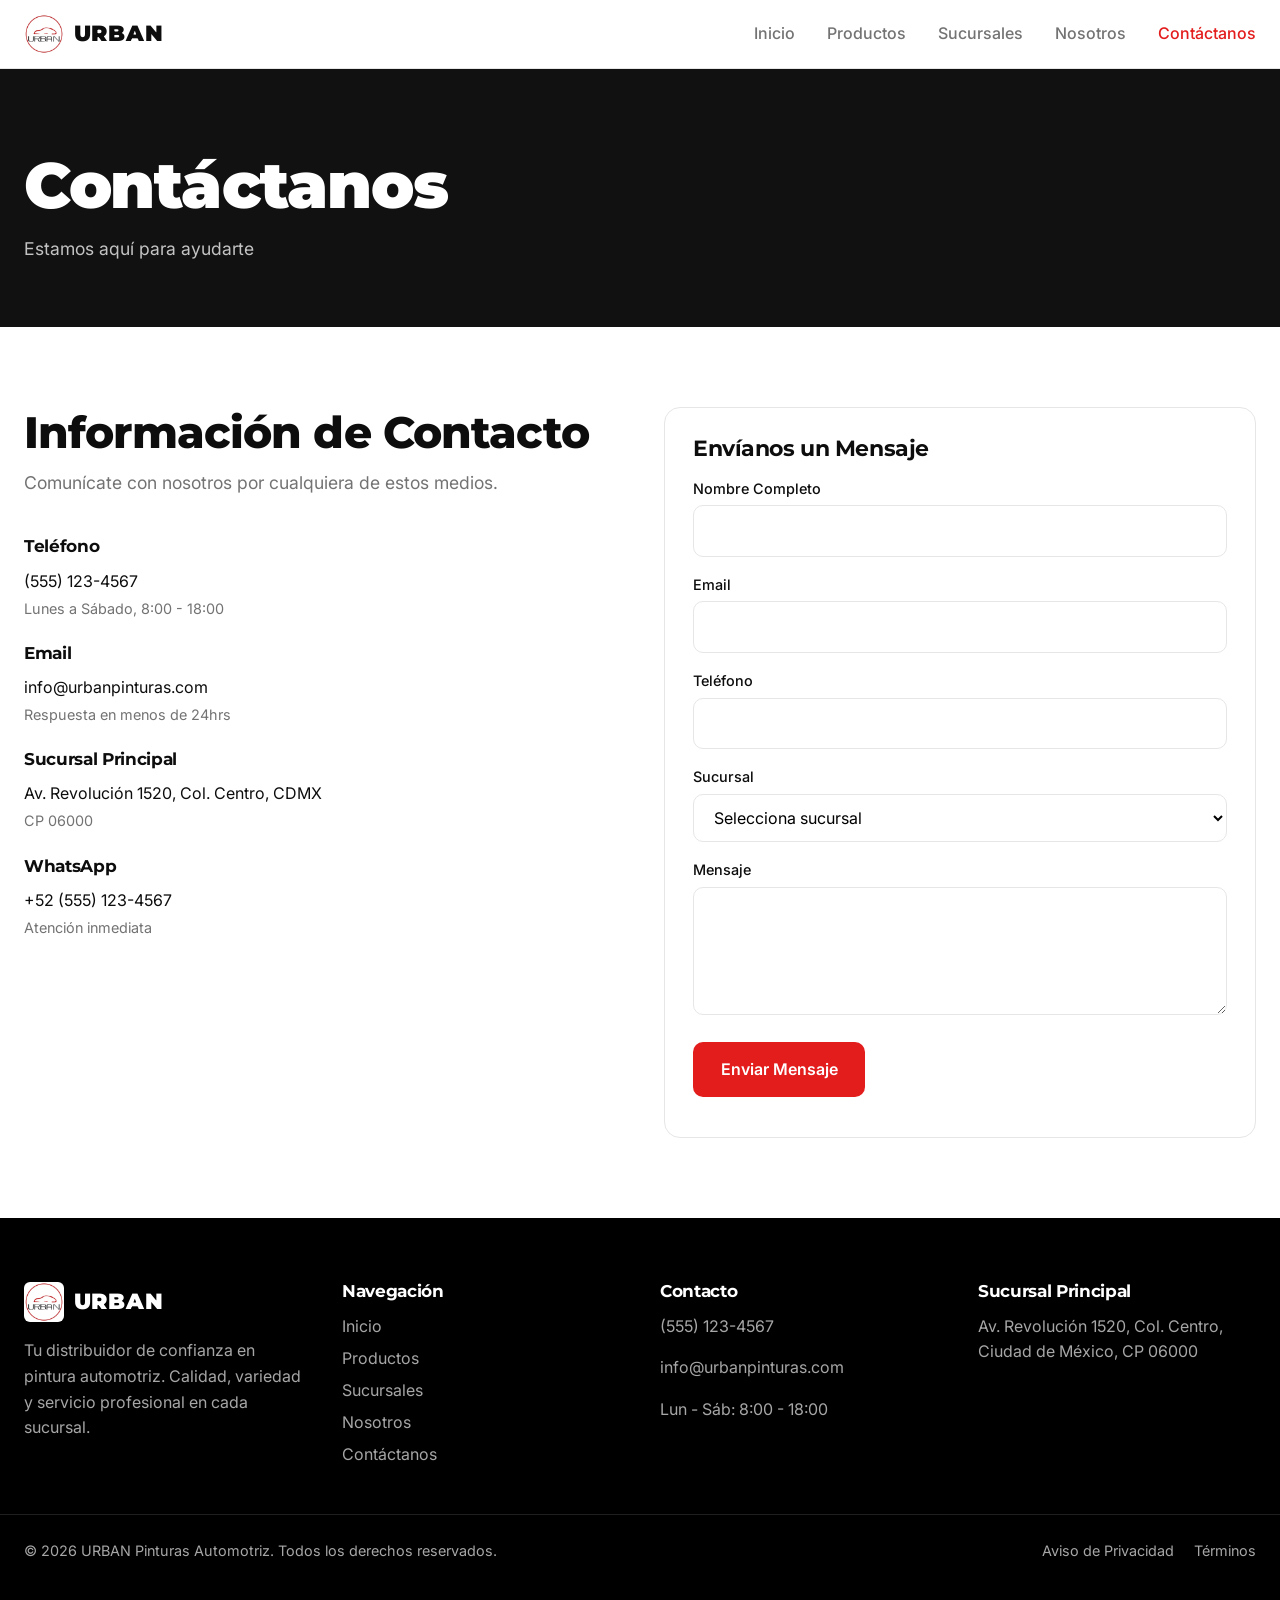
==== contacto.html @ b15ecab5 "v1" ====
<!DOCTYPE html>
<html lang="es">

<head>
    <meta charset="UTF-8">
    <meta name="viewport" content="width=device-width, initial-scale=1">
    <title>Contacto | URBAN</title>
    <meta name="description" content="Distribuidor líder de pinturas automotrices premium, ofreciendo soluciones de acabado de alto rendimiento, igualación de color de precisión y asesoría técnica especializada para talleres y profesionales del sector.">
    <link rel="preconnect" href="https://fonts.googleapis.com">
    <link rel="preconnect" href="https://fonts.gstatic.com" crossorigin>
    <link href="https://fonts.googleapis.com/css2?family=Montserrat:wght@600;700;800;900&family=Inter:wght@300;400;500;600&display=swap" rel="stylesheet">
    <link rel="stylesheet" href="styles.css">
</head>

<body>
    <header class="site-header">
        <div class="container nav">
            <a href="index.html" class="logo"><img src="img/LogoUrban.webp" alt="Urban Logo"><span>URBAN</span></a>
            <button class="menu-btn" id="menuBtn" aria-label="Abrir menú" aria-expanded="false">&#9776;</button>
            <ul id="menu">
                <li><a href="index.html">Inicio</a></li>
                <li><a href="productos.html">Productos</a></li>
                <li><a href="sucursales.html">Sucursales</a></li>
                <li><a href="nosotros.html">Nosotros</a></li>
                <li><a href="contacto.html" class="active">Contáctanos</a></li>
            </ul>
        </div>
    </header>

    <main>
        <section class="page-hero">
            <div class="container">
                <h1>Contáctanos</h1>
                <p class="lead light">Estamos aquí para ayudarte</p>
            </div>
        </section>
        <section class="section">
            <div class="container contact-grid">
                <div>
                    <h2>Información de Contacto</h2>
                    <p class="lead">Comunícate con nosotros por cualquiera de estos medios.</p>
                    <div class="info">
                        <h4>Teléfono</h4>
                        <p>(555) 123-4567</p>
                        <p class="muted">Lunes a Sábado, 8:00 - 18:00</p>
                    </div>
                    <div class="info">
                        <h4>Email</h4>
                        <p>info@urbanpinturas.com</p>
                        <p class="muted">Respuesta en menos de 24hrs</p>
                    </div>
                    <div class="info">
                        <h4>Sucursal Principal</h4>
                        <p>Av. Revolución 1520, Col. Centro, CDMX</p>
                        <p class="muted">CP 06000</p>
                    </div>
                    <div class="info">
                        <h4>WhatsApp</h4>
                        <p>+52 (555) 123-4567</p>
                        <p class="muted">Atención inmediata</p>
                    </div>
                </div>
                <form id="contactForm" class="card">
                    <h3>Envíanos un Mensaje</h3>
                    <label for="nombre">Nombre Completo</label><input id="nombre" name="nombre" required>
                    <label for="email">Email</label><input id="email" name="email" type="email" required>
                    <label for="telefono">Teléfono</label><input id="telefono" name="telefono" type="tel">
                    <label for="sucursal">Sucursal</label>
                    <select id="sucursal" name="sucursal">
                        <option value="">Selecciona sucursal</option>
                        <option>URBAN Centro</option>
                        <option>URBAN Norte</option>
                        <option>URBAN Sur</option>
                        <option>URBAN Oriente</option>
                        <option>URBAN Poniente</option>
                    </select>
                    <label for="mensaje">Mensaje</label><textarea id="mensaje" name="mensaje" required></textarea>
                    <button class="btn btn-primary" type="submit">Enviar Mensaje</button>
                    <p class="msg" id="msg" role="status"></p>
                </form>
            </div>
        </section>
    </main>

    <footer class="site-footer">
        <div class="container footer-grid">
            <div>
                <a href="index.html" class="logo"><img src="img/LogoUrban.webp" alt="Urban"><span>URBAN</span></a>
                <p>Tu distribuidor de confianza en pintura automotriz. Calidad, variedad y servicio profesional en cada sucursal.</p>
            </div>
            <div>
                <h4>Navegación</h4>
                <ul>
                    <li><a href="index.html">Inicio</a></li>
                    <li><a href="productos.html">Productos</a></li>
                    <li><a href="sucursales.html">Sucursales</a></li>
                    <li><a href="nosotros.html">Nosotros</a></li>
                    <li><a href="contacto.html">Contáctanos</a></li>
                </ul>
            </div>
            <div>
                <h4>Contacto</h4>
                <p>(555) 123-4567</p>
                <p>info@urbanpinturas.com</p>
                <p>Lun - Sáb: 8:00 - 18:00</p>
            </div>
            <div>
                <h4>Sucursal Principal</h4>
                <p>Av. Revolución 1520, Col. Centro, Ciudad de México, CP 06000</p>
            </div>
        </div>
        <div class="container footer-bottom">
            <p>© 2026 URBAN Pinturas Automotriz. Todos los derechos reservados.</p>
            <p><a href="#">Aviso de Privacidad</a> <a href="#">Términos</a></p>
        </div>
    </footer>
    <script src="script.js"></script>
</body>

</html>
---- styles.css ----
*,*::before,*::after{box-sizing:border-box}
:root{
  --primary:hsl(0 78% 50%);--primary-dark:hsl(0 78% 42%);
  --fg:hsl(0 0% 5%);--muted:hsl(0 0% 96%);--muted-fg:hsl(0 0% 45%);--border:hsl(0 0% 90%);
  --radius:.625rem;
  --font-heading:"Montserrat",sans-serif;--font-body:"Inter",sans-serif;
}
body{margin:0;font-family:var(--font-body);color:var(--fg);line-height:1.6;background:#fff}
h1,h2,h3,h4{font-family:var(--font-heading);margin:0 0 .75rem;line-height:1.15;letter-spacing:-.02em}
h1{font-size:clamp(2.25rem,6vw,4rem);font-weight:900}
h2{font-size:clamp(1.75rem,4vw,2.75rem);font-weight:800}
h3{font-size:1.35rem;font-weight:700}
h4{font-size:1.05rem;font-weight:700}
p{margin:0 0 1rem}
a{color:inherit;text-decoration:none}
img{max-width:100%;display:block}
ul{list-style:none;margin:0;padding:0}
:focus-visible{outline:3px solid var(--primary);outline-offset:3px}
.container{max-width:80rem;margin:0 auto;padding:0 1.5rem}
.section{padding:5rem 0}
.alt{background:var(--muted)}
.center{text-align:center}
.center .lead{margin-left:auto;margin-right:auto}
.kicker{color:var(--primary);font-weight:600;font-size:.9rem;margin-bottom:.5rem}
.kicker.light{color:#ff6b6b}
.lead{color:var(--muted-fg);font-size:1.1rem;max-width:40rem;margin-bottom:2.5rem}
.lead.light{color:rgba(255,255,255,.75)}
.sub{margin-top:3rem}
.muted{color:var(--muted-fg);font-size:.9rem}

/* Botones */
.btn{display:inline-block;padding:.8rem 1.6rem;border-radius:var(--radius);font:inherit;font-weight:600;border:2px solid transparent;cursor:pointer;text-align:center;transition:background .2s}
.btn-primary{background:var(--primary);color:#fff}
.btn-primary:hover{background:var(--primary-dark)}
.btn-outline{border-color:rgba(255,255,255,.35);color:#fff}
.btn-outline:hover{background:rgba(255,255,255,.12)}
.btn-block{display:block;width:100%}

/* Header */
.site-header{position:sticky;top:0;z-index:50;background:rgba(255,255,255,.95);backdrop-filter:blur(12px);border-bottom:1px solid var(--border)}
.nav{display:flex;align-items:center;justify-content:space-between;height:4.25rem}
.logo{display:flex;align-items:center;gap:.6rem;font-family:var(--font-heading);font-weight:900;font-size:1.4rem;letter-spacing:.04em}
.logo img{height:2.5rem;width:auto;border-radius:.375rem}
.nav ul{display:flex;gap:2rem}
.nav ul a{font-weight:500;color:var(--muted-fg);transition:color .2s}
.nav ul a:hover,.nav ul a.active{color:var(--primary)}
.menu-btn{display:none;background:none;border:0;font-size:1.75rem;cursor:pointer}

/* Hero */
.hero{background:linear-gradient(to bottom right,#000,#111827,#000);color:#fff;padding:7rem 0 5rem}
.hero h1{max-width:46rem;margin-bottom:1.25rem}
.actions{display:flex;gap:1rem;flex-wrap:wrap;margin-bottom:3.5rem}
.stats{display:flex;gap:3rem;flex-wrap:wrap}
.stats strong{display:block;font-family:var(--font-heading);font-size:2.25rem;font-weight:800;color:var(--primary)}
.stats span{color:rgba(255,255,255,.7);font-size:.9rem}
.page-hero{background:#111;background-size:cover;background-position:center;color:#fff;padding:5rem 0 4rem}
.page-hero .lead{margin-bottom:0}

/* Grids y tarjetas */
.grid{display:grid;gap:1.5rem}
.grid-2{grid-template-columns:repeat(auto-fit,minmax(18rem,1fr))}
.grid-3{grid-template-columns:repeat(auto-fit,minmax(17rem,1fr))}
.grid-4{grid-template-columns:repeat(auto-fit,minmax(13rem,1fr))}
.grid-8{grid-template-columns:repeat(auto-fit,minmax(9rem,1fr))}
.card{background:#fff;border:1px solid var(--border);border-radius:1rem;padding:1.75rem;transition:box-shadow .2s,border-color .2s}
.card:hover{box-shadow:0 10px 15px -3px rgba(0,0,0,.1);border-color:hsl(0 78% 50% / .3)}
.card p:last-child{margin-bottom:0}
.card p{color:var(--muted-fg)}
.branch-detail{margin-top:2rem;max-width:32rem}
.branch-detail .btn{margin-top:.5rem}
.partner{background:#fff;border:1px solid var(--border);border-radius:1rem;padding:1.25rem;display:flex;flex-direction:column;gap:.25rem}
.partner strong{font-family:var(--font-heading);font-size:1.5rem;color:var(--primary)}
.partner span{font-size:.85rem;color:var(--muted-fg)}

/* Sobre nosotros */
.about{display:grid;grid-template-columns:1fr 1fr;gap:4rem;align-items:center}
.about-img{position:relative;display:grid;grid-template-columns:1fr 1fr;gap:1rem}
.about-img img{border-radius:1rem;width:100%;height:100%;object-fit:cover;aspect-ratio:3/4}
.badge{position:absolute;left:-1rem;bottom:-1.25rem;background:var(--primary);color:#fff;border-radius:1rem;padding:1rem 1.5rem;box-shadow:0 10px 15px -3px rgba(0,0,0,.2)}
.badge strong{display:block;font-family:var(--font-heading);font-size:2rem}
.checks{margin-top:1.5rem;display:grid;gap:.6rem}
.checks li{padding-left:1.75rem;position:relative}
.checks li::before{content:"✓";position:absolute;left:0;color:var(--primary);font-weight:700}

/* Productos */
.chips{display:flex;flex-wrap:wrap;gap:.6rem;margin-bottom:2rem}
.chip{padding:.5rem 1.1rem;border-radius:999px;border:1px solid var(--border);background:#fff;font:inherit;font-weight:500;cursor:pointer}
.chip:hover{border-color:var(--primary)}
.chip.active{background:var(--primary);border-color:var(--primary);color:#fff}
.product[hidden]{display:none}
.meta{font-size:.85rem;margin-bottom:.75rem}
.tag{display:inline-block;background:var(--muted);border-radius:999px;padding:.15rem .7rem;margin-right:.4rem;font-size:.8rem;font-weight:500}
.tag.hot{background:hsl(0 78% 50% / .12);color:var(--primary)}
.brand{font-weight:600;color:var(--fg)!important;margin-bottom:.5rem}
.price-row{display:flex;justify-content:space-between;align-items:center;margin:1rem 0}
.price-row strong{font-family:var(--font-heading);font-size:1.5rem}
.rating{color:#eab308;font-weight:600}

/* Blog */
.post{padding:0;overflow:hidden}
.post img{width:100%;aspect-ratio:16/10;object-fit:cover}
.post-body{padding:1.5rem}
.more{color:var(--primary);font-weight:600}

/* Contacto */
.contact-grid{display:grid;grid-template-columns:1fr 1fr;gap:3rem;align-items:start}
.info{margin-bottom:1.5rem}
.info p{margin-bottom:.15rem}
form label{display:block;font-size:.9rem;font-weight:500;margin:1rem 0 .35rem}
input,select,textarea{width:100%;padding:.75rem 1rem;border:1px solid var(--border);border-radius:var(--radius);font:inherit;background:#fff}
textarea{min-height:8rem;resize:vertical}
form .btn{margin-top:1.25rem}
.msg{color:#15803d!important;font-weight:500;margin-top:.75rem}

/* Footer */
.site-footer{background:#000;color:rgba(255,255,255,.65);padding:4rem 0 2rem}
.site-footer h4{color:#fff}
.site-footer .logo{color:#fff;margin-bottom:1rem}
.site-footer li{margin-bottom:.4rem}
.site-footer a:hover{color:#fff}
.footer-grid{display:grid;grid-template-columns:repeat(auto-fit,minmax(14rem,1fr));gap:2.5rem;padding-bottom:2.5rem}
.footer-bottom{display:flex;justify-content:space-between;flex-wrap:wrap;gap:1rem;border-top:1px solid rgba(255,255,255,.12);padding-top:1.5rem;font-size:.9rem}
.footer-bottom a{margin-left:1rem}

/* Responsive */
@media(max-width:768px){
  .menu-btn{display:block}
  .nav ul{display:none;position:absolute;top:4.25rem;left:0;right:0;flex-direction:column;gap:0;background:#fff;border-bottom:1px solid var(--border)}
  .nav ul.open{display:flex}
  .nav ul a{display:block;padding:1rem 1.5rem}
  .about,.contact-grid{grid-template-columns:1fr}
  .section{padding:3.5rem 0}
  .hero{padding:5rem 0 3.5rem}
}
@media(prefers-reduced-motion:reduce){*{transition:none!important}}
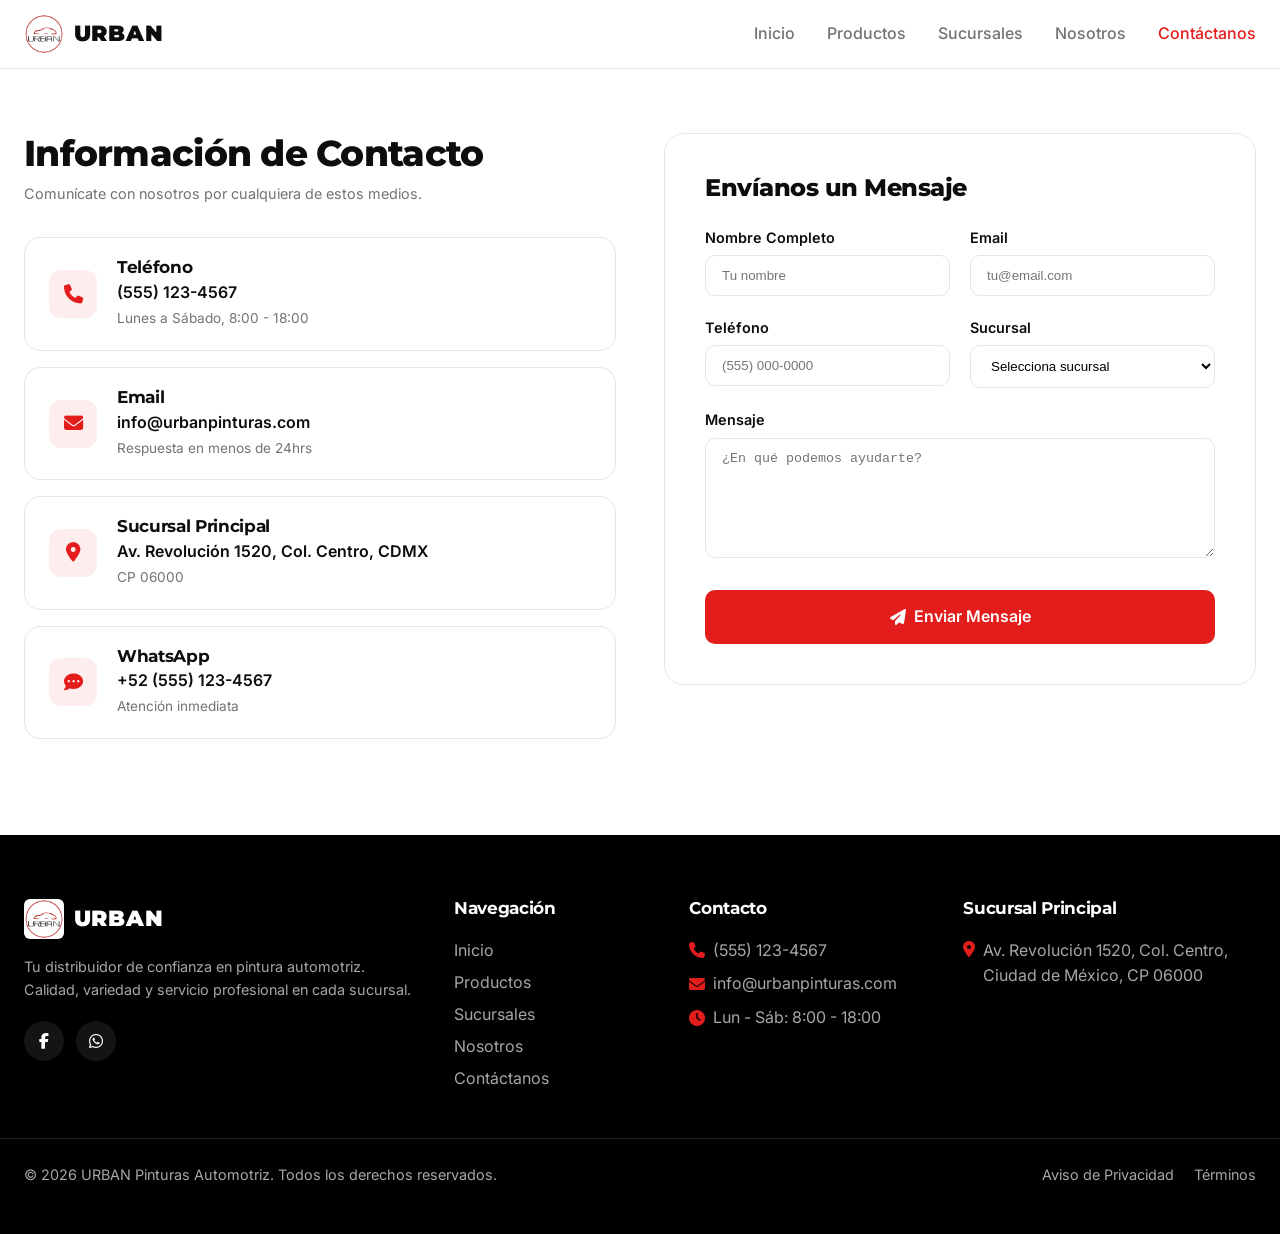
==== commit 39d58ab6: "v2" ====
--- a/contacto.html
+++ b/contacto.html
@@ -4,15 +4,18 @@
 <head>
     <meta charset="UTF-8">
     <meta name="viewport" content="width=device-width, initial-scale=1">
-    <title>Contacto | URBAN</title>
-    <meta name="description" content="Distribuidor líder de pinturas automotrices premium, ofreciendo soluciones de acabado de alto rendimiento, igualación de color de precisión y asesoría técnica especializada para talleres y profesionales del sector.">
+    <title>Contáctanos | URBAN</title>
+    <meta name="description" content="Ponte en contacto con URBAN. Atención personalizada, asesoría técnica y cotizaciones rápidas para pintura automotriz.">
     <link rel="preconnect" href="https://fonts.googleapis.com">
     <link rel="preconnect" href="https://fonts.gstatic.com" crossorigin>
     <link href="https://fonts.googleapis.com/css2?family=Montserrat:wght@600;700;800;900&family=Inter:wght@300;400;500;600&display=swap" rel="stylesheet">
+    <link rel="stylesheet" href="https://cdnjs.cloudflare.com/ajax/libs/font-awesome/6.4.0/css/all.min.css">
+    <link href="https://unpkg.com/aos@2.3.1/dist/aos.css" rel="stylesheet">
     <link rel="stylesheet" href="styles.css">
 </head>
 
 <body>
+
     <header class="site-header">
         <div class="container nav">
             <a href="index.html" class="logo"><img src="img/LogoUrban.webp" alt="Urban Logo"><span>URBAN</span></a>
@@ -28,56 +31,130 @@
     </header>
 
     <main>
-        <section class="page-hero">
+        <!-- Sección de Contacto -->
+        <section class="section" style="padding-top: 4rem;">
             <div class="container">
-                <h1>Contáctanos</h1>
-                <p class="lead light">Estamos aquí para ayudarte</p>
-            </div>
-        </section>
-        <section class="section">
-            <div class="container contact-grid">
-                <div>
-                    <h2>Información de Contacto</h2>
-                    <p class="lead">Comunícate con nosotros por cualquiera de estos medios.</p>
-                    <div class="info">
-                        <h4>Teléfono</h4>
-                        <p>(555) 123-4567</p>
-                        <p class="muted">Lunes a Sábado, 8:00 - 18:00</p>
+                <div class="contact-grid">
+
+                    <div data-aos="fade-right" data-aos-duration="1000">
+                        <h2 style="font-size: 2.25rem; font-weight: 800; margin-bottom: 0.5rem;">Información de Contacto
+                        </h2>
+                        <p class="muted" style="margin-bottom: 2rem;">Comunícate con nosotros por cualquiera de estos
+                            medios.</p>
+
+                        <div class="contact-info-card">
+                            <div class="contact-icon-box">
+                                <i class="fa-solid fa-phone"></i>
+                            </div>
+                            <div>
+                                <h4 style="margin: 0 0 0.15rem 0; font-size: 1.05rem;">Teléfono</h4>
+                                <p style="margin: 0 0 0.15rem 0; font-weight: 600; color: var(--fg);">(555) 123-4567</p>
+                                <p class="muted" style="margin: 0; font-size: 0.85rem;">Lunes a Sábado, 8:00 - 18:00</p>
+                            </div>
+                        </div>
+
+                        <div class="contact-info-card">
+                            <div class="contact-icon-box">
+                                <i class="fa-solid fa-envelope"></i>
+                            </div>
+                            <div>
+                                <h4 style="margin: 0 0 0.15rem 0; font-size: 1.05rem;">Email</h4>
+                                <p style="margin: 0 0 0.15rem 0; font-weight: 600; color: var(--fg);">
+                                    info@urbanpinturas.com</p>
+                                <p class="muted" style="margin: 0; font-size: 0.85rem;">Respuesta en menos de 24hrs</p>
+                            </div>
+                        </div>
+
+                        <div class="contact-info-card">
+                            <div class="contact-icon-box">
+                                <i class="fa-solid fa-location-dot"></i>
+                            </div>
+                            <div>
+                                <h4 style="margin: 0 0 0.15rem 0; font-size: 1.05rem;">Sucursal Principal</h4>
+                                <p style="margin: 0 0 0.15rem 0; font-weight: 600; color: var(--fg);">Av. Revolución
+                                    1520, Col. Centro, CDMX</p>
+                                <p class="muted" style="margin: 0; font-size: 0.85rem;">CP 06000</p>
+                            </div>
+                        </div>
+
+                        <div class="contact-info-card">
+                            <div class="contact-icon-box">
+                                <i class="fa-solid fa-comment-dots"></i>
+                            </div>
+                            <div>
+                                <h4 style="margin: 0 0 0.15rem 0; font-size: 1.05rem;">WhatsApp</h4>
+                                <p style="margin: 0 0 0.15rem 0; font-weight: 600; color: var(--fg);">+52 (555) 123-4567
+                                </p>
+                                <p class="muted" style="margin: 0; font-size: 0.85rem;">Atención inmediata</p>
+                            </div>
+                        </div>
                     </div>
-                    <div class="info">
-                        <h4>Email</h4>
-                        <p>info@urbanpinturas.com</p>
-                        <p class="muted">Respuesta en menos de 24hrs</p>
+
+                    <div class="card" data-aos="fade-left" data-aos-duration="1000"
+                        style="padding: 2.5rem; border-radius: 1.25rem;">
+                        <h3 style="font-size: 1.5rem; font-weight: 800; margin-bottom: 1.5rem;">Envíanos un Mensaje</h3>
+
+                        <form id="contactForm">
+                            <div
+                                style="display: grid; grid-template-columns: 1fr 1fr; gap: 1.25rem; margin-bottom: 1.25rem;">
+                                <div>
+                                    <label for="nombre"
+                                        style="display: block; font-size: 0.9rem; font-weight: 600; margin-bottom: 0.4rem;">Nombre
+                                        Completo</label>
+                                    <input type="text" id="nombre" name="nombre" placeholder="Tu nombre" required
+                                        style="width: 100%; padding: 0.75rem 1rem; border: 1px solid var(--border); border-radius: var(--radius);">
+                                </div>
+                                <div>
+                                    <label for="email"
+                                        style="display: block; font-size: 0.9rem; font-weight: 600; margin-bottom: 0.4rem;">Email</label>
+                                    <input type="email" id="email" name="email" placeholder="tu@email.com" required
+                                        style="width: 100%; padding: 0.75rem 1rem; border: 1px solid var(--border); border-radius: var(--radius);">
+                                </div>
+                            </div>
+
+                            <div
+                                style="display: grid; grid-template-columns: 1fr 1fr; gap: 1.25rem; margin-bottom: 1.25rem;">
+                                <div>
+                                    <label for="telefono"
+                                        style="display: block; font-size: 0.9rem; font-weight: 600; margin-bottom: 0.4rem;">Teléfono</label>
+                                    <input type="tel" id="telefono" name="telefono" placeholder="(555) 000-0000"
+                                        style="width: 100%; padding: 0.75rem 1rem; border: 1px solid var(--border); border-radius: var(--radius);">
+                                </div>
+                                <div>
+                                    <label for="sucursal"
+                                        style="display: block; font-size: 0.9rem; font-weight: 600; margin-bottom: 0.4rem;">Sucursal</label>
+                                    <select id="sucursal" name="sucursal"
+                                        style="width: 100%; padding: 0.75rem 1rem; border: 1px solid var(--border); border-radius: var(--radius); background: #fff;">
+                                        <option value="">Selecciona sucursal</option>
+                                        <option value="centro">URBAN Centro</option>
+                                        <option value="norte">URBAN Norte</option>
+                                        <option value="sur">URBAN Sur</option>
+                                        <option value="oriente">URBAN Oriente</option>
+                                        <option value="poniente">URBAN Poniente</option>
+                                    </select>
+                                </div>
+                            </div>
+
+                            <div style="margin-bottom: 1.5rem;">
+                                <label for="mensaje"
+                                    style="display: block; font-size: 0.9rem; font-weight: 600; margin-bottom: 0.4rem;">Mensaje</label>
+                                <textarea id="mensaje" name="mensaje" placeholder="¿En qué podemos ayudarte?" required
+                                    style="width: 100%; padding: 0.75rem 1rem; border: 1px solid var(--border); border-radius: var(--radius); min-height: 7.5rem; resize: vertical;"></textarea>
+                            </div>
+
+                            <button type="submit" class="btn btn-primary btn-block"
+                                style="background: var(--primary); color: #fff; padding: 0.9rem; border-radius: var(--radius); font-weight: 600; width: 100%; border: none; cursor: pointer; display: flex; align-items: center; justify-content: center; gap: 0.5rem;">
+                                <i class="fa-solid fa-paper-plane"></i> Enviar Mensaje
+                            </button>
+
+                            <p class="msg" id="formResponse"
+                                style="display: none; text-align: center; margin-top: 1rem; color: #15803d; font-weight: 500;">
+                                ¡Mensaje enviado con éxito! Te contactaremos pronto.
+                            </p>
+                        </form>
                     </div>
-                    <div class="info">
-                        <h4>Sucursal Principal</h4>
-                        <p>Av. Revolución 1520, Col. Centro, CDMX</p>
-                        <p class="muted">CP 06000</p>
-                    </div>
-                    <div class="info">
-                        <h4>WhatsApp</h4>
-                        <p>+52 (555) 123-4567</p>
-                        <p class="muted">Atención inmediata</p>
-                    </div>
+
                 </div>
-                <form id="contactForm" class="card">
-                    <h3>Envíanos un Mensaje</h3>
-                    <label for="nombre">Nombre Completo</label><input id="nombre" name="nombre" required>
-                    <label for="email">Email</label><input id="email" name="email" type="email" required>
-                    <label for="telefono">Teléfono</label><input id="telefono" name="telefono" type="tel">
-                    <label for="sucursal">Sucursal</label>
-                    <select id="sucursal" name="sucursal">
-                        <option value="">Selecciona sucursal</option>
-                        <option>URBAN Centro</option>
-                        <option>URBAN Norte</option>
-                        <option>URBAN Sur</option>
-                        <option>URBAN Oriente</option>
-                        <option>URBAN Poniente</option>
-                    </select>
-                    <label for="mensaje">Mensaje</label><textarea id="mensaje" name="mensaje" required></textarea>
-                    <button class="btn btn-primary" type="submit">Enviar Mensaje</button>
-                    <p class="msg" id="msg" role="status"></p>
-                </form>
             </div>
         </section>
     </main>
@@ -85,11 +162,17 @@
     <footer class="site-footer">
         <div class="container footer-grid">
             <div>
-                <a href="index.html" class="logo"><img src="img/LogoUrban.webp" alt="Urban"><span>URBAN</span></a>
-                <p>Tu distribuidor de confianza en pintura automotriz. Calidad, variedad y servicio profesional en cada sucursal.</p>
-            </div>
-            <div>
-                <h4>Navegación</h4>
+                <a href="index.html" class="logo" style="color: #fff;"><img src="img/LogoUrban.webp"
+                        alt="Urban"><span>URBAN</span></a>
+                <p style="margin-top: 1rem; font-size: 0.9rem;">Tu distribuidor de confianza en pintura automotriz.
+                    Calidad, variedad y servicio profesional en cada sucursal.</p>
+                <div class="social-links">
+                    <a href="https://www.facebook.com/TiendasUrbanCoatings" target="_blank" aria-label="Facebook"><i class="fa-brands fa-facebook-f"></i></a>
+                    <a href="#" aria-label="WhatsApp"><i class="fa-brands fa-whatsapp"></i></a>
+                </div>
+            </div>
+            <div>
+                <h4 style="margin-bottom: 1.2rem;">Navegación</h4>
                 <ul>
                     <li><a href="index.html">Inicio</a></li>
                     <li><a href="productos.html">Productos</a></li>
@@ -99,14 +182,21 @@
                 </ul>
             </div>
             <div>
-                <h4>Contacto</h4>
-                <p>(555) 123-4567</p>
-                <p>info@urbanpinturas.com</p>
-                <p>Lun - Sáb: 8:00 - 18:00</p>
-            </div>
-            <div>
-                <h4>Sucursal Principal</h4>
-                <p>Av. Revolución 1520, Col. Centro, Ciudad de México, CP 06000</p>
+                <h4 style="margin-bottom: 1.2rem;">Contacto</h4>
+                <p style="display: flex; align-items: center; gap: 0.5rem; margin-bottom: 0.5rem;"><i
+                        class="fa-solid fa-phone text-primary" style="color: var(--primary);"></i> (555) 123-4567</p>
+                <p style="display: flex; align-items: center; gap: 0.5rem; margin-bottom: 0.5rem;"><i
+                        class="fa-solid fa-envelope text-primary" style="color: var(--primary);"></i>
+                    info@urbanpinturas.com</p>
+                <p style="display: flex; align-items: center; gap: 0.5rem;"><i class="fa-solid fa-clock text-primary"
+                        style="color: var(--primary);"></i> Lun - Sáb: 8:00 - 18:00</p>
+            </div>
+            <div>
+                <h4 style="margin-bottom: 1.2rem;">Sucursal Principal</h4>
+                <p style="display: flex; align-items: flex-start; gap: 0.5rem;"><i
+                        class="fa-solid fa-location-dot text-primary"
+                        style="color: var(--primary); margin-top: 0.2rem;"></i> Av. Revolución 1520, Col. Centro, Ciudad
+                    de México, CP 06000</p>
             </div>
         </div>
         <div class="container footer-bottom">
@@ -114,7 +204,20 @@
             <p><a href="#">Aviso de Privacidad</a> <a href="#">Términos</a></p>
         </div>
     </footer>
+
+    <script src="https://unpkg.com/aos@2.3.1/dist/aos.js"></script>
+    <script>
+        AOS.init({ once: true, offset: 80, duration: 800 });
+
+        document.getElementById('contactForm').addEventListener('submit', function (e) {
+            e.preventDefault();
+            const response = document.getElementById('formResponse');
+            response.style.display = 'block';
+            this.reset();
+            setTimeout(() => { response.style.display = 'none'; }, 5000);
+        });
+    </script>
     <script src="script.js"></script>
 </body>
 
-</html>                                                                                                                                      +</html>
--- a/styles.css
+++ b/styles.css
@@ -1,135 +1,761 @@
-*,*::before,*::after{box-sizing:border-box}
-:root{
-  --primary:hsl(0 78% 50%);--primary-dark:hsl(0 78% 42%);
-  --fg:hsl(0 0% 5%);--muted:hsl(0 0% 96%);--muted-fg:hsl(0 0% 45%);--border:hsl(0 0% 90%);
-  --radius:.625rem;
-  --font-heading:"Montserrat",sans-serif;--font-body:"Inter",sans-serif;
-}
-body{margin:0;font-family:var(--font-body);color:var(--fg);line-height:1.6;background:#fff}
-h1,h2,h3,h4{font-family:var(--font-heading);margin:0 0 .75rem;line-height:1.15;letter-spacing:-.02em}
-h1{font-size:clamp(2.25rem,6vw,4rem);font-weight:900}
-h2{font-size:clamp(1.75rem,4vw,2.75rem);font-weight:800}
-h3{font-size:1.35rem;font-weight:700}
-h4{font-size:1.05rem;font-weight:700}
-p{margin:0 0 1rem}
-a{color:inherit;text-decoration:none}
-img{max-width:100%;display:block}
-ul{list-style:none;margin:0;padding:0}
-:focus-visible{outline:3px solid var(--primary);outline-offset:3px}
-.container{max-width:80rem;margin:0 auto;padding:0 1.5rem}
-.section{padding:5rem 0}
-.alt{background:var(--muted)}
-.center{text-align:center}
-.center .lead{margin-left:auto;margin-right:auto}
-.kicker{color:var(--primary);font-weight:600;font-size:.9rem;margin-bottom:.5rem}
-.kicker.light{color:#ff6b6b}
-.lead{color:var(--muted-fg);font-size:1.1rem;max-width:40rem;margin-bottom:2.5rem}
-.lead.light{color:rgba(255,255,255,.75)}
-.sub{margin-top:3rem}
-.muted{color:var(--muted-fg);font-size:.9rem}
+*,
+*::before,
+*::after {
+  box-sizing: border-box
+}
+
+:root {
+  --primary: hsl(0 78% 50%);
+  --primary-dark: hsl(0 78% 42%);
+  --fg: hsl(0 0% 5%);
+  --muted: hsl(0 0% 96%);
+  --muted-fg: hsl(0 0% 45%);
+  --border: hsl(0 0% 90%);
+  --radius: .625rem;
+  --font-heading: "Montserrat", sans-serif;
+  --font-body: "Inter", sans-serif;
+}
+
+body {
+  margin: 0;
+  font-family: var(--font-body);
+  color: var(--fg);
+  line-height: 1.6;
+  background: #fff
+}
+
+h1,
+h2,
+h3,
+h4 {
+  font-family: var(--font-heading);
+  margin: 0 0 .75rem;
+  line-height: 1.15;
+  letter-spacing: -.02em
+}
+
+h1 {
+  font-size: clamp(2.25rem, 5vw, 3.75rem);
+  font-weight: 900
+}
+
+h2 {
+  font-size: clamp(1.75rem, 4vw, 2.75rem);
+  font-weight: 800
+}
+
+h3 {
+  font-size: 1.35rem;
+  font-weight: 700
+}
+
+h4 {
+  font-size: 1.05rem;
+  font-weight: 700
+}
+
+p {
+  margin: 0 0 1rem
+}
+
+a {
+  color: inherit;
+  text-decoration: none
+}
+
+img {
+  max-width: 100%;
+  display: block
+}
+
+ul {
+  list-style: none;
+  margin: 0;
+  padding: 0
+}
+
+:focus-visible {
+  outline: 3px solid var(--primary);
+  outline-offset: 3px
+}
+
+.container {
+  max-width: 80rem;
+  margin: 0 auto;
+  padding: 0 1.5rem
+}
+
+.section {
+  padding: 5rem 0
+}
+
+.alt {
+  background: var(--muted)
+}
+
+.center {
+  text-align: center
+}
+
+.center .lead {
+  margin-left: auto;
+  margin-right: auto
+}
+
+.kicker {
+  color: var(--primary);
+  font-weight: 600;
+  font-size: .9rem;
+  margin-bottom: .5rem
+}
+
+.kicker.light {
+  color: #ff6b6b
+}
+
+.lead {
+  color: var(--muted-fg);
+  font-size: 1.1rem;
+  max-width: 40rem;
+  margin-bottom: 2.5rem
+}
+
+.lead.light {
+  color: rgba(255, 255, 255, .75)
+}
+
+.sub {
+  margin-top: 3rem
+}
+
+.muted {
+  color: var(--muted-fg);
+  font-size: .9rem
+}
 
 /* Botones */
-.btn{display:inline-block;padding:.8rem 1.6rem;border-radius:var(--radius);font:inherit;font-weight:600;border:2px solid transparent;cursor:pointer;text-align:center;transition:background .2s}
-.btn-primary{background:var(--primary);color:#fff}
-.btn-primary:hover{background:var(--primary-dark)}
-.btn-outline{border-color:rgba(255,255,255,.35);color:#fff}
-.btn-outline:hover{background:rgba(255,255,255,.12)}
-.btn-block{display:block;width:100%}
+.btn {
+  display: inline-block;
+  padding: .8rem 1.6rem;
+  border-radius: var(--radius);
+  font: inherit;
+  font-weight: 600;
+  border: 2px solid transparent;
+  cursor: pointer;
+  text-align: center;
+  transition: background .2s
+}
+
+.btn-primary {
+  background: var(--primary);
+  color: #fff
+}
+
+.btn-primary:hover {
+  background: var(--primary-dark)
+}
+
+.btn-outline {
+  border-color: rgba(255, 255, 255, .35);
+  color: #fff
+}
+
+.btn-outline:hover {
+  background: rgba(255, 255, 255, .12)
+}
+
+.btn-block {
+  display: block;
+  width: 100%
+}
 
 /* Header */
-.site-header{position:sticky;top:0;z-index:50;background:rgba(255,255,255,.95);backdrop-filter:blur(12px);border-bottom:1px solid var(--border)}
-.nav{display:flex;align-items:center;justify-content:space-between;height:4.25rem}
-.logo{display:flex;align-items:center;gap:.6rem;font-family:var(--font-heading);font-weight:900;font-size:1.4rem;letter-spacing:.04em}
-.logo img{height:2.5rem;width:auto;border-radius:.375rem}
-.nav ul{display:flex;gap:2rem}
-.nav ul a{font-weight:500;color:var(--muted-fg);transition:color .2s}
-.nav ul a:hover,.nav ul a.active{color:var(--primary)}
-.menu-btn{display:none;background:none;border:0;font-size:1.75rem;cursor:pointer}
+.site-header {
+  position: sticky;
+  top: 0;
+  z-index: 50;
+  background: rgba(255, 255, 255, .95);
+  backdrop-filter: blur(12px);
+  border-bottom: 1px solid var(--border)
+}
+
+.nav {
+  display: flex;
+  align-items: center;
+  justify-content: space-between;
+  height: 4.25rem
+}
+
+.logo {
+  display: flex;
+  align-items: center;
+  gap: .6rem;
+  font-family: var(--font-heading);
+  font-weight: 900;
+  font-size: 1.4rem;
+  letter-spacing: .04em
+}
+
+.logo img {
+  height: 2.5rem;
+  width: auto;
+  border-radius: .375rem
+}
+
+.nav ul {
+  display: flex;
+  gap: 2rem
+}
+
+.nav ul a {
+  font-weight: 500;
+  color: var(--muted-fg);
+  transition: color .2s
+}
+
+.nav ul a:hover,
+.nav ul a.active {
+  color: var(--primary)
+}
+
+.menu-btn {
+  display: none;
+  background: none;
+  border: 0;
+  font-size: 1.75rem;
+  cursor: pointer
+}
 
 /* Hero */
-.hero{background:linear-gradient(to bottom right,#000,#111827,#000);color:#fff;padding:7rem 0 5rem}
-.hero h1{max-width:46rem;margin-bottom:1.25rem}
-.actions{display:flex;gap:1rem;flex-wrap:wrap;margin-bottom:3.5rem}
-.stats{display:flex;gap:3rem;flex-wrap:wrap}
-.stats strong{display:block;font-family:var(--font-heading);font-size:2.25rem;font-weight:800;color:var(--primary)}
-.stats span{color:rgba(255,255,255,.7);font-size:.9rem}
-.page-hero{background:#111;background-size:cover;background-position:center;color:#fff;padding:5rem 0 4rem}
-.page-hero .lead{margin-bottom:0}
+.hero {
+  background: linear-gradient(to bottom right, #000, #111827, #000);
+  color: #fff;
+  padding: 8rem 0 6rem;
+  min-height: 90vh;
+  display: flex;
+  align-items: center
+}
+
+.hero-grid {
+  display: grid;
+  grid-template-columns: 1.1fr 0.9fr;
+  gap: 3rem;
+  align-items: center
+}
+
+.hero h1 {
+  max-width: 46rem;
+  margin-bottom: 1.25rem
+}
+
+.text-accent {
+  color: var(--primary);
+  text-decoration: underline;
+  text-decoration-color: #fff;
+  text-underline-offset: 6px;
+}
+
+.actions {
+  display: flex;
+  gap: 1rem;
+  flex-wrap: wrap;
+  margin-bottom: 3.5rem
+}
+
+.stats {
+  display: flex;
+  gap: 3rem;
+  flex-wrap: wrap
+}
+
+.stats strong {
+  display: block;
+  font-family: var(--font-heading);
+  font-size: 2.25rem;
+  font-weight: 800;
+  color: var(--primary)
+}
+
+.stats span {
+  color: rgba(255, 255, 255, .7);
+  font-size: .9rem
+}
+
+.hero-image-container {
+  background: rgba(255, 255, 255, .03);
+  padding: 1.5rem;
+  border-radius: 1.5rem;
+  border: 1px solid rgba(255, 255, 255, .1);
+  box-shadow: 0 25px 50px -12px rgba(0, 0, 0, .5)
+}
+
+.hero-image-container img {
+  border-radius: 1rem;
+  width: 100%;
+  object-fit: cover
+}
+
+.page-hero {
+  background: #111;
+  background-size: cover;
+  background-position: center;
+  color: #fff;
+  padding: 5rem 0 4rem
+}
+
+.page-hero .lead {
+  margin-bottom: 0
+}
 
 /* Grids y tarjetas */
-.grid{display:grid;gap:1.5rem}
-.grid-2{grid-template-columns:repeat(auto-fit,minmax(18rem,1fr))}
-.grid-3{grid-template-columns:repeat(auto-fit,minmax(17rem,1fr))}
-.grid-4{grid-template-columns:repeat(auto-fit,minmax(13rem,1fr))}
-.grid-8{grid-template-columns:repeat(auto-fit,minmax(9rem,1fr))}
-.card{background:#fff;border:1px solid var(--border);border-radius:1rem;padding:1.75rem;transition:box-shadow .2s,border-color .2s}
-.card:hover{box-shadow:0 10px 15px -3px rgba(0,0,0,.1);border-color:hsl(0 78% 50% / .3)}
-.card p:last-child{margin-bottom:0}
-.card p{color:var(--muted-fg)}
-.branch-detail{margin-top:2rem;max-width:32rem}
-.branch-detail .btn{margin-top:.5rem}
-.partner{background:#fff;border:1px solid var(--border);border-radius:1rem;padding:1.25rem;display:flex;flex-direction:column;gap:.25rem}
-.partner strong{font-family:var(--font-heading);font-size:1.5rem;color:var(--primary)}
-.partner span{font-size:.85rem;color:var(--muted-fg)}
+.grid {
+  display: grid;
+  gap: 1.5rem
+}
+
+.grid-2 {
+  grid-template-columns: repeat(auto-fit, minmax(18rem, 1fr))
+}
+
+.grid-3 {
+  grid-template-columns: repeat(3, minmax(0, 1fr));
+}
+
+.grid-4 {
+  display: grid;
+  grid-template-columns: repeat(4, minmax(0, 1fr));
+  gap: 1.5rem;
+}
+
+.grid-8 {
+  grid-template-columns: repeat(auto-fit, minmax(9rem, 1fr))
+}
+
+.card {
+  background: #fff;
+  border: 1px solid var(--border);
+  border-radius: 1rem;
+  padding: 1.75rem;
+  transition: box-shadow .2s, border-color .2s
+}
+
+.card:hover {
+  box-shadow: 0 10px 15px -3px rgba(0, 0, 0, .1);
+  border-color: hsl(0 78% 50% / .3)
+}
+
+.card p:last-child {
+  margin-bottom: 0
+}
+
+.card p {
+  color: var(--muted-fg)
+}
+
+.branch-detail {
+  margin-top: 2rem;
+  max-width: 32rem
+}
+
+.branch-detail .btn {
+  margin-top: .5rem
+}
+
+.partner {
+  background: #fff;
+  border: 1px solid var(--border);
+  border-radius: 1rem;
+  padding: 1.25rem;
+  display: flex;
+  flex-direction: column;
+  gap: .25rem
+}
+
+.partner strong {
+  font-family: var(--font-heading);
+  font-size: 1.5rem;
+  color: var(--primary)
+}
+
+.partner span {
+  font-size: .85rem;
+  color: var(--muted-fg)
+}
 
 /* Sobre nosotros */
-.about{display:grid;grid-template-columns:1fr 1fr;gap:4rem;align-items:center}
-.about-img{position:relative;display:grid;grid-template-columns:1fr 1fr;gap:1rem}
-.about-img img{border-radius:1rem;width:100%;height:100%;object-fit:cover;aspect-ratio:3/4}
-.badge{position:absolute;left:-1rem;bottom:-1.25rem;background:var(--primary);color:#fff;border-radius:1rem;padding:1rem 1.5rem;box-shadow:0 10px 15px -3px rgba(0,0,0,.2)}
-.badge strong{display:block;font-family:var(--font-heading);font-size:2rem}
-.checks{margin-top:1.5rem;display:grid;gap:.6rem}
-.checks li{padding-left:1.75rem;position:relative}
-.checks li::before{content:"✓";position:absolute;left:0;color:var(--primary);font-weight:700}
+.about {
+  display: grid;
+  grid-template-columns: 1fr 1fr;
+  gap: 4rem;
+  align-items: center
+}
+
+.about-img {
+  position: relative;
+  display: grid;
+  grid-template-columns: 1fr;
+  gap: 1rem
+}
+
+.about-img img {
+  border-radius: 1rem;
+  width: 100%;
+  height: 100%;
+  object-fit: cover;
+  aspect-ratio: 4/3
+}
+
+.badge {
+  position: absolute;
+  left: 1.5rem;
+  bottom: -1.25rem;
+  background: var(--primary);
+  color: #fff;
+  border-radius: 1rem;
+  padding: 1rem 1.5rem;
+  box-shadow: 0 10px 15px -3px rgba(0, 0, 0, .2)
+}
+
+.badge strong {
+  display: block;
+  font-family: var(--font-heading);
+  font-size: 2rem
+}
+
+.checks {
+  margin-top: 1.5rem;
+  display: grid;
+  gap: .6rem
+}
+
+.checks li {
+  padding-left: 1.75rem;
+  position: relative
+}
+
+.checks li::before {
+  content: "✓";
+  position: absolute;
+  left: 0;
+  color: var(--primary);
+  font-weight: 700
+}
 
 /* Productos */
-.chips{display:flex;flex-wrap:wrap;gap:.6rem;margin-bottom:2rem}
-.chip{padding:.5rem 1.1rem;border-radius:999px;border:1px solid var(--border);background:#fff;font:inherit;font-weight:500;cursor:pointer}
-.chip:hover{border-color:var(--primary)}
-.chip.active{background:var(--primary);border-color:var(--primary);color:#fff}
-.product[hidden]{display:none}
-.meta{font-size:.85rem;margin-bottom:.75rem}
-.tag{display:inline-block;background:var(--muted);border-radius:999px;padding:.15rem .7rem;margin-right:.4rem;font-size:.8rem;font-weight:500}
-.tag.hot{background:hsl(0 78% 50% / .12);color:var(--primary)}
-.brand{font-weight:600;color:var(--fg)!important;margin-bottom:.5rem}
-.price-row{display:flex;justify-content:space-between;align-items:center;margin:1rem 0}
-.price-row strong{font-family:var(--font-heading);font-size:1.5rem}
-.rating{color:#eab308;font-weight:600}
+.chips {
+  display: flex;
+  flex-wrap: wrap;
+  gap: .6rem;
+  margin-bottom: 2rem
+}
+
+.chip {
+  padding: .5rem 1.1rem;
+  border-radius: 999px;
+  border: 1px solid var(--border);
+  background: #fff;
+  font: inherit;
+  font-weight: 500;
+  cursor: pointer
+}
+
+.chip:hover {
+  border-color: var(--primary)
+}
+
+.chip.active {
+  background: var(--primary);
+  border-color: var(--primary);
+  color: #fff
+}
+
+.product[hidden] {
+  display: none
+}
+
+.meta {
+  font-size: .85rem;
+  margin-bottom: .75rem
+}
+
+.tag {
+  display: inline-block;
+  background: var(--muted);
+  border-radius: 999px;
+  padding: .15rem .7rem;
+  margin-right: .4rem;
+  font-size: .8rem;
+  font-weight: 500
+}
+
+.tag.hot {
+  background: hsl(0 78% 50% / .12);
+  color: var(--primary)
+}
+
+.brand {
+  font-weight: 600;
+  color: var(--fg) !important;
+  margin-bottom: .5rem
+}
+
+.price-row {
+  display: flex;
+  justify-content: space-between;
+  align-items: center;
+  margin: 1rem 0
+}
+
+.price-row strong {
+  font-family: var(--font-heading);
+  font-size: 1.5rem
+}
+
+.rating {
+  color: #eab308;
+  font-weight: 600
+}
 
 /* Blog */
-.post{padding:0;overflow:hidden}
-.post img{width:100%;aspect-ratio:16/10;object-fit:cover}
-.post-body{padding:1.5rem}
-.more{color:var(--primary);font-weight:600}
-
-/* Contacto */
-.contact-grid{display:grid;grid-template-columns:1fr 1fr;gap:3rem;align-items:start}
-.info{margin-bottom:1.5rem}
-.info p{margin-bottom:.15rem}
-form label{display:block;font-size:.9rem;font-weight:500;margin:1rem 0 .35rem}
-input,select,textarea{width:100%;padding:.75rem 1rem;border:1px solid var(--border);border-radius:var(--radius);font:inherit;background:#fff}
-textarea{min-height:8rem;resize:vertical}
-form .btn{margin-top:1.25rem}
-.msg{color:#15803d!important;font-weight:500;margin-top:.75rem}
-
-/* Footer */
-.site-footer{background:#000;color:rgba(255,255,255,.65);padding:4rem 0 2rem}
-.site-footer h4{color:#fff}
-.site-footer .logo{color:#fff;margin-bottom:1rem}
-.site-footer li{margin-bottom:.4rem}
-.site-footer a:hover{color:#fff}
-.footer-grid{display:grid;grid-template-columns:repeat(auto-fit,minmax(14rem,1fr));gap:2.5rem;padding-bottom:2.5rem}
-.footer-bottom{display:flex;justify-content:space-between;flex-wrap:wrap;gap:1rem;border-top:1px solid rgba(255,255,255,.12);padding-top:1.5rem;font-size:.9rem}
-.footer-bottom a{margin-left:1rem}
+.post {
+  padding: 0;
+  overflow: hidden
+}
+
+.post img {
+  width: 100%;
+  aspect-ratio: 16/10;
+  object-fit: cover
+}
+
+.post-body {
+  padding: 1.5rem
+}
+
+.more {
+  color: var(--primary);
+  font-weight: 600
+}
+
+/* Sucursales*/
+.branch-layout {
+  display: grid;
+  grid-template-columns: 1fr 2fr;
+  gap: 2rem;
+  align-items: start;
+}
+
+.branch-list {
+  display: flex;
+  flex-direction: column;
+  gap: 1rem;
+}
+
+.branch-btn {
+  width: 100%;
+  text-align: left;
+  padding: 1.25rem;
+  border-radius: 1rem;
+  border: 1px solid var(--border);
+  background: #fff;
+  cursor: pointer;
+  transition: all 0.2s ease;
+}
+
+.branch-btn:hover {
+  border-color: var(--primary);
+}
+
+.branch-btn.active {
+  background: var(--primary);
+  color: #fff;
+  border-color: var(--primary);
+}
+
+.branch-btn.active p {
+  color: rgba(255, 255, 255, 0.85);
+}
+
+.contact-grid {
+  display: grid;
+  grid-template-columns: 1fr 1fr;
+  gap: 3rem;
+  align-items: start;
+}
+
+.contact-info-card {
+  background: #fff;
+  border: 1px solid var(--border);
+  border-radius: 1rem;
+  padding: 1.25rem 1.5rem;
+  display: flex;
+  gap: 1.25rem;
+  align-items: center;
+  margin-bottom: 1rem;
+  transition: border-color .2s;
+}
+
+.contact-info-card:hover {
+  border-color: hsl(0 78% 50% / .4);
+}
+
+.contact-icon-box {
+  background: hsl(0 78% 50% / 0.08);
+  color: var(--primary);
+  width: 3rem;
+  height: 3rem;
+  border-radius: 0.75rem;
+  display: flex;
+  align-items: center;
+  justify-content: center;
+  font-size: 1.2rem;
+  flex-shrink: 0;
+}
+
+/* Footer*/
+.site-footer {
+  background: #000;
+  color: rgba(255, 255, 255, .65);
+  padding: 4rem 0 2rem
+}
+
+.site-footer h4 {
+  color: #fff
+}
+
+.site-footer .logo {
+  color: #fff;
+  margin-bottom: 1rem
+}
+
+.site-footer li {
+  margin-bottom: .4rem
+}
+
+.site-footer a:hover {
+  color: #fff
+}
+
+.footer-grid {
+  display: grid;
+  grid-template-columns: 2fr 1fr 1.2fr 1.5fr;
+  gap: 2.5rem;
+  padding-bottom: 2.5rem
+}
+
+.footer-bottom {
+  display: flex;
+  justify-content: space-between;
+  flex-wrap: wrap;
+  gap: 1rem;
+  border-top: 1px solid rgba(255, 255, 255, .12);
+  padding-top: 1.5rem;
+  font-size: .9rem
+}
+
+.footer-bottom a {
+  margin-left: 1rem
+}
+
+.social-links {
+  display: flex;
+  gap: 0.75rem;
+  margin-top: 1.25rem;
+}
+
+.social-links a {
+  background: rgba(255, 255, 255, 0.08);
+  color: #fff;
+  width: 2.5rem;
+  height: 2.5rem;
+  border-radius: 50%;
+  display: flex;
+  align-items: center;
+  justify-content: center;
+  transition: background 0.2s;
+}
+
+.social-links a:hover {
+  background: var(--primary);
+}
 
 /* Responsive */
-@media(max-width:768px){
-  .menu-btn{display:block}
-  .nav ul{display:none;position:absolute;top:4.25rem;left:0;right:0;flex-direction:column;gap:0;background:#fff;border-bottom:1px solid var(--border)}
-  .nav ul.open{display:flex}
-  .nav ul a{display:block;padding:1rem 1.5rem}
-  .about,.contact-grid{grid-template-columns:1fr}
-  .section{padding:3.5rem 0}
-  .hero{padding:5rem 0 3.5rem}
-}
-@media(prefers-reduced-motion:reduce){*{transition:none!important}}+@media(max-width:900px) {
+  .menu-btn {
+    display: block
+  }
+
+  .nav ul {
+    display: none;
+    position: absolute;
+    top: 4.25rem;
+    left: 0;
+    right: 0;
+    flex-direction: column;
+    gap: 0;
+    background: #fff;
+    border-bottom: 1px solid var(--border)
+  }
+
+  .nav ul.open {
+    display: flex
+  }
+
+  .nav ul a {
+    display: block;
+    padding: 1rem 1.5rem
+  }
+
+  .about,
+  .contact-grid,
+  .hero-grid,
+  .branch-layout,
+  .footer-grid {
+    grid-template-columns: 1fr
+  }
+
+  .section {
+    padding: 3.5rem 0
+  }
+
+  .hero {
+    padding: 5rem 0 3.5rem;
+    min-height: auto
+  }
+}
+
+@media(max-width:600px) {
+  #contactForm>div {
+    grid-template-columns: 1fr !important;
+  }
+}
+
+@media(prefers-reduced-motion:reduce) {
+  * {
+    transition: none !important
+  }
+}
+
+@media(max-width: 1024px) {
+  .grid-3 {
+    grid-template-columns: repeat(2, minmax(0, 1fr));
+  }
+}
+
+@media(max-width: 640px) {
+  .grid-3 {
+    grid-template-columns: 1fr;
+  }
+}
+
+@media(max-width: 900px) {
+  .grid-4 {
+    grid-template-columns: repeat(2, minmax(0, 1fr));
+  }
+}
+
+@media(max-width: 500px) {
+  .grid-4 {
+    grid-template-columns: 1fr;
+  }
+}
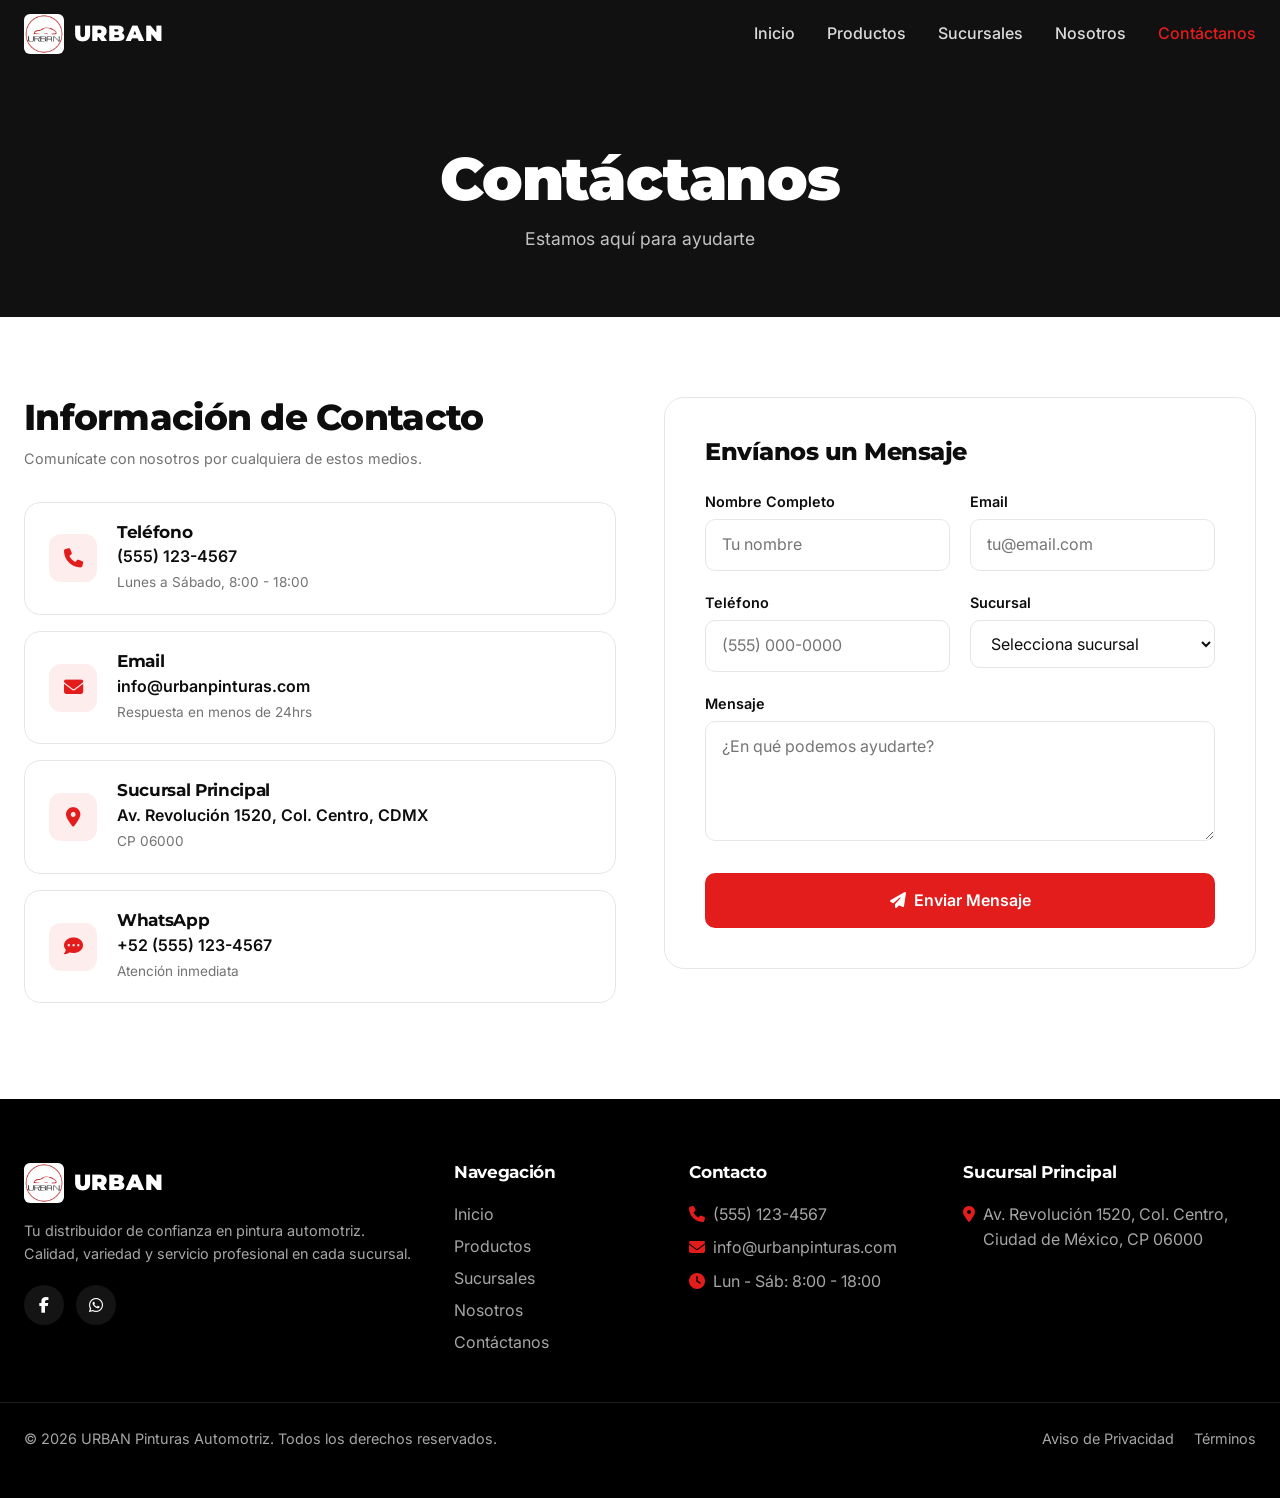
==== commit bc8e8ece: "v3" ====
--- a/contacto.html
+++ b/contacto.html
@@ -6,154 +6,116 @@
     <meta name="viewport" content="width=device-width, initial-scale=1">
     <title>Contáctanos | URBAN</title>
     <meta name="description" content="Ponte en contacto con URBAN. Atención personalizada, asesoría técnica y cotizaciones rápidas para pintura automotriz.">
+    <link rel="icon" href="img/LogoUrban.webp" type="image/webp">
     <link rel="preconnect" href="https://fonts.googleapis.com">
     <link rel="preconnect" href="https://fonts.gstatic.com" crossorigin>
     <link href="https://fonts.googleapis.com/css2?family=Montserrat:wght@600;700;800;900&family=Inter:wght@300;400;500;600&display=swap" rel="stylesheet">
     <link rel="stylesheet" href="https://cdnjs.cloudflare.com/ajax/libs/font-awesome/6.4.0/css/all.min.css">
-    <link href="https://unpkg.com/aos@2.3.1/dist/aos.css" rel="stylesheet">
+    <link rel="stylesheet" href="https://unpkg.com/aos@2.3.1/dist/aos.css">
     <link rel="stylesheet" href="styles.css">
 </head>
 
 <body>
+    <a class="skip-link" href="#contenido">Saltar al contenido</a>
 
     <header class="site-header">
         <div class="container nav">
-            <a href="index.html" class="logo"><img src="img/LogoUrban.webp" alt="Urban Logo"><span>URBAN</span></a>
-            <button class="menu-btn" id="menuBtn" aria-label="Abrir menú" aria-expanded="false">&#9776;</button>
+            <a href="index.html" class="logo"><img src="img/LogoUrban.webp" alt="Logo de URBAN" width="40" height="40"><span>URBAN</span></a>
+            <button type="button" class="menu-btn" id="menuBtn" aria-label="Abrir menú" aria-expanded="false" aria-controls="menu"><i class="fa-solid fa-bars" aria-hidden="true"></i></button>
             <ul id="menu">
                 <li><a href="index.html">Inicio</a></li>
                 <li><a href="productos.html">Productos</a></li>
                 <li><a href="sucursales.html">Sucursales</a></li>
                 <li><a href="nosotros.html">Nosotros</a></li>
-                <li><a href="contacto.html" class="active">Contáctanos</a></li>
+                <li><a href="contacto.html" aria-current="page">Contáctanos</a></li>
             </ul>
         </div>
     </header>
 
-    <main>
-        <!-- Sección de Contacto -->
-        <section class="section" style="padding-top: 4rem;">
-            <div class="container">
-                <div class="contact-grid">
+    <main id="contenido">
+        <section class="page-hero">
+            <div class="container" data-aos="fade-down">
+                <h1>Contáctanos</h1>
+                <p class="lead light">Estamos aquí para ayudarte</p>
+            </div>
+        </section>
 
-                    <div data-aos="fade-right" data-aos-duration="1000">
-                        <h2 style="font-size: 2.25rem; font-weight: 800; margin-bottom: 0.5rem;">Información de Contacto
-                        </h2>
-                        <p class="muted" style="margin-bottom: 2rem;">Comunícate con nosotros por cualquiera de estos
-                            medios.</p>
+        <section class="section">
+            <div class="container contact-grid">
+                <div data-aos="fade-right">
+                    <h2>Información de Contacto</h2>
+                    <p class="muted contact-intro">Comunícate con nosotros por cualquiera de estos medios.</p>
+                    <div class="contact-info-card">
+                        <div class="icon-box"><i class="fa-solid fa-phone" aria-hidden="true"></i></div>
+                        <div>
+                            <h4>Teléfono</h4>
+                            <p>(555) 123-4567</p>
+                            <p class="muted">Lunes a Sábado, 8:00 - 18:00</p>
+                        </div>
+                    </div>
+                    <div class="contact-info-card">
+                        <div class="icon-box"><i class="fa-solid fa-envelope" aria-hidden="true"></i></div>
+                        <div>
+                            <h4>Email</h4>
+                            <p>info@urbanpinturas.com</p>
+                            <p class="muted">Respuesta en menos de 24hrs</p>
+                        </div>
+                    </div>
+                    <div class="contact-info-card">
+                        <div class="icon-box"><i class="fa-solid fa-location-dot" aria-hidden="true"></i></div>
+                        <div>
+                            <h4>Sucursal Principal</h4>
+                            <p>Av. Revolución 1520, Col. Centro, CDMX</p>
+                            <p class="muted">CP 06000</p>
+                        </div>
+                    </div>
+                    <div class="contact-info-card">
+                        <div class="icon-box"><i class="fa-solid fa-comment-dots" aria-hidden="true"></i></div>
+                        <div>
+                            <h4>WhatsApp</h4>
+                            <p>+52 (555) 123-4567</p>
+                            <p class="muted">Atención inmediata</p>
+                        </div>
+                    </div>
+                </div>
 
-                        <div class="contact-info-card">
-                            <div class="contact-icon-box">
-                                <i class="fa-solid fa-phone"></i>
+                <div class="card card--lg form-card" data-aos="fade-left">
+                    <h3>Envíanos un Mensaje</h3>
+                    <form id="contactForm">
+                        <div class="form-row">
+                            <div>
+                                <label for="nombre">Nombre Completo</label>
+                                <input type="text" id="nombre" name="nombre" placeholder="Tu nombre" autocomplete="name" required>
                             </div>
                             <div>
-                                <h4 style="margin: 0 0 0.15rem 0; font-size: 1.05rem;">Teléfono</h4>
-                                <p style="margin: 0 0 0.15rem 0; font-weight: 600; color: var(--fg);">(555) 123-4567</p>
-                                <p class="muted" style="margin: 0; font-size: 0.85rem;">Lunes a Sábado, 8:00 - 18:00</p>
+                                <label for="email">Email</label>
+                                <input type="email" id="email" name="email" placeholder="tu@email.com" autocomplete="email" required>
                             </div>
                         </div>
-
-                        <div class="contact-info-card">
-                            <div class="contact-icon-box">
-                                <i class="fa-solid fa-envelope"></i>
+                        <div class="form-row">
+                            <div>
+                                <label for="telefono">Teléfono</label>
+                                <input type="tel" id="telefono" name="telefono" placeholder="(555) 000-0000" autocomplete="tel">
                             </div>
                             <div>
-                                <h4 style="margin: 0 0 0.15rem 0; font-size: 1.05rem;">Email</h4>
-                                <p style="margin: 0 0 0.15rem 0; font-weight: 600; color: var(--fg);">
-                                    info@urbanpinturas.com</p>
-                                <p class="muted" style="margin: 0; font-size: 0.85rem;">Respuesta en menos de 24hrs</p>
+                                <label for="sucursal">Sucursal</label>
+                                <select id="sucursal" name="sucursal">
+                                    <option value="">Selecciona sucursal</option>
+                                    <option value="esparta">Sucursal Esparta</option>
+                                    <option value="tlahuac">Sucursal Tláhuac</option>
+                                    <option value="izcalli">Sucursal Izcalli</option>
+                                    <option value="naucalpan">Sucursal Naucalpan</option>
+                                    <option value="tultepec">Sucursal Tultepec</option>
+                                </select>
                             </div>
                         </div>
-
-                        <div class="contact-info-card">
-                            <div class="contact-icon-box">
-                                <i class="fa-solid fa-location-dot"></i>
-                            </div>
-                            <div>
-                                <h4 style="margin: 0 0 0.15rem 0; font-size: 1.05rem;">Sucursal Principal</h4>
-                                <p style="margin: 0 0 0.15rem 0; font-weight: 600; color: var(--fg);">Av. Revolución
-                                    1520, Col. Centro, CDMX</p>
-                                <p class="muted" style="margin: 0; font-size: 0.85rem;">CP 06000</p>
-                            </div>
+                        <div class="form-field">
+                            <label for="mensaje">Mensaje</label>
+                            <textarea id="mensaje" name="mensaje" placeholder="¿En qué podemos ayudarte?" required></textarea>
                         </div>
-
-                        <div class="contact-info-card">
-                            <div class="contact-icon-box">
-                                <i class="fa-solid fa-comment-dots"></i>
-                            </div>
-                            <div>
-                                <h4 style="margin: 0 0 0.15rem 0; font-size: 1.05rem;">WhatsApp</h4>
-                                <p style="margin: 0 0 0.15rem 0; font-weight: 600; color: var(--fg);">+52 (555) 123-4567
-                                </p>
-                                <p class="muted" style="margin: 0; font-size: 0.85rem;">Atención inmediata</p>
-                            </div>
-                        </div>
-                    </div>
-
-                    <div class="card" data-aos="fade-left" data-aos-duration="1000"
-                        style="padding: 2.5rem; border-radius: 1.25rem;">
-                        <h3 style="font-size: 1.5rem; font-weight: 800; margin-bottom: 1.5rem;">Envíanos un Mensaje</h3>
-
-                        <form id="contactForm">
-                            <div
-                                style="display: grid; grid-template-columns: 1fr 1fr; gap: 1.25rem; margin-bottom: 1.25rem;">
-                                <div>
-                                    <label for="nombre"
-                                        style="display: block; font-size: 0.9rem; font-weight: 600; margin-bottom: 0.4rem;">Nombre
-                                        Completo</label>
-                                    <input type="text" id="nombre" name="nombre" placeholder="Tu nombre" required
-                                        style="width: 100%; padding: 0.75rem 1rem; border: 1px solid var(--border); border-radius: var(--radius);">
-                                </div>
-                                <div>
-                                    <label for="email"
-                                        style="display: block; font-size: 0.9rem; font-weight: 600; margin-bottom: 0.4rem;">Email</label>
-                                    <input type="email" id="email" name="email" placeholder="tu@email.com" required
-                                        style="width: 100%; padding: 0.75rem 1rem; border: 1px solid var(--border); border-radius: var(--radius);">
-                                </div>
-                            </div>
-
-                            <div
-                                style="display: grid; grid-template-columns: 1fr 1fr; gap: 1.25rem; margin-bottom: 1.25rem;">
-                                <div>
-                                    <label for="telefono"
-                                        style="display: block; font-size: 0.9rem; font-weight: 600; margin-bottom: 0.4rem;">Teléfono</label>
-                                    <input type="tel" id="telefono" name="telefono" placeholder="(555) 000-0000"
-                                        style="width: 100%; padding: 0.75rem 1rem; border: 1px solid var(--border); border-radius: var(--radius);">
-                                </div>
-                                <div>
-                                    <label for="sucursal"
-                                        style="display: block; font-size: 0.9rem; font-weight: 600; margin-bottom: 0.4rem;">Sucursal</label>
-                                    <select id="sucursal" name="sucursal"
-                                        style="width: 100%; padding: 0.75rem 1rem; border: 1px solid var(--border); border-radius: var(--radius); background: #fff;">
-                                        <option value="">Selecciona sucursal</option>
-                                        <option value="centro">URBAN Centro</option>
-                                        <option value="norte">URBAN Norte</option>
-                                        <option value="sur">URBAN Sur</option>
-                                        <option value="oriente">URBAN Oriente</option>
-                                        <option value="poniente">URBAN Poniente</option>
-                                    </select>
-                                </div>
-                            </div>
-
-                            <div style="margin-bottom: 1.5rem;">
-                                <label for="mensaje"
-                                    style="display: block; font-size: 0.9rem; font-weight: 600; margin-bottom: 0.4rem;">Mensaje</label>
-                                <textarea id="mensaje" name="mensaje" placeholder="¿En qué podemos ayudarte?" required
-                                    style="width: 100%; padding: 0.75rem 1rem; border: 1px solid var(--border); border-radius: var(--radius); min-height: 7.5rem; resize: vertical;"></textarea>
-                            </div>
-
-                            <button type="submit" class="btn btn-primary btn-block"
-                                style="background: var(--primary); color: #fff; padding: 0.9rem; border-radius: var(--radius); font-weight: 600; width: 100%; border: none; cursor: pointer; display: flex; align-items: center; justify-content: center; gap: 0.5rem;">
-                                <i class="fa-solid fa-paper-plane"></i> Enviar Mensaje
-                            </button>
-
-                            <p class="msg" id="formResponse"
-                                style="display: none; text-align: center; margin-top: 1rem; color: #15803d; font-weight: 500;">
-                                ¡Mensaje enviado con éxito! Te contactaremos pronto.
-                            </p>
-                        </form>
-                    </div>
-
+                        <button type="submit" class="btn btn-primary btn-block"><i class="fa-solid fa-paper-plane" aria-hidden="true"></i> Enviar Mensaje</button>
+                        <p class="form-status" id="formResponse" role="status" hidden>¡Mensaje enviado con éxito! Te contactaremos pronto.</p>
+                    </form>
                 </div>
             </div>
         </section>
@@ -162,17 +124,15 @@
     <footer class="site-footer">
         <div class="container footer-grid">
             <div>
-                <a href="index.html" class="logo" style="color: #fff;"><img src="img/LogoUrban.webp"
-                        alt="Urban"><span>URBAN</span></a>
-                <p style="margin-top: 1rem; font-size: 0.9rem;">Tu distribuidor de confianza en pintura automotriz.
-                    Calidad, variedad y servicio profesional en cada sucursal.</p>
+                <a href="index.html" class="logo"><img src="img/LogoUrban.webp" alt="Logo de URBAN" width="40" height="40" loading="lazy"><span>URBAN</span></a>
+                <p class="footer-text">Tu distribuidor de confianza en pintura automotriz. Calidad, variedad y servicio profesional en cada sucursal.</p>
                 <div class="social-links">
-                    <a href="https://www.facebook.com/TiendasUrbanCoatings" target="_blank" aria-label="Facebook"><i class="fa-brands fa-facebook-f"></i></a>
-                    <a href="#" aria-label="WhatsApp"><i class="fa-brands fa-whatsapp"></i></a>
+                    <a href="https://www.facebook.com/TiendasUrbanCoatings" target="_blank" rel="noopener noreferrer" aria-label="Facebook"><i class="fa-brands fa-facebook-f" aria-hidden="true"></i></a>
+                    <a href="#" aria-label="WhatsApp"><i class="fa-brands fa-whatsapp" aria-hidden="true"></i></a>
                 </div>
             </div>
             <div>
-                <h4 style="margin-bottom: 1.2rem;">Navegación</h4>
+                <h4>Navegación</h4>
                 <ul>
                     <li><a href="index.html">Inicio</a></li>
                     <li><a href="productos.html">Productos</a></li>
@@ -182,21 +142,14 @@
                 </ul>
             </div>
             <div>
-                <h4 style="margin-bottom: 1.2rem;">Contacto</h4>
-                <p style="display: flex; align-items: center; gap: 0.5rem; margin-bottom: 0.5rem;"><i
-                        class="fa-solid fa-phone text-primary" style="color: var(--primary);"></i> (555) 123-4567</p>
-                <p style="display: flex; align-items: center; gap: 0.5rem; margin-bottom: 0.5rem;"><i
-                        class="fa-solid fa-envelope text-primary" style="color: var(--primary);"></i>
-                    info@urbanpinturas.com</p>
-                <p style="display: flex; align-items: center; gap: 0.5rem;"><i class="fa-solid fa-clock text-primary"
-                        style="color: var(--primary);"></i> Lun - Sáb: 8:00 - 18:00</p>
+                <h4>Contacto</h4>
+                <p class="footer-line"><i class="fa-solid fa-phone" aria-hidden="true"></i> (555) 123-4567</p>
+                <p class="footer-line"><i class="fa-solid fa-envelope" aria-hidden="true"></i> info@urbanpinturas.com</p>
+                <p class="footer-line"><i class="fa-solid fa-clock" aria-hidden="true"></i> Lun - Sáb: 8:00 - 18:00</p>
             </div>
             <div>
-                <h4 style="margin-bottom: 1.2rem;">Sucursal Principal</h4>
-                <p style="display: flex; align-items: flex-start; gap: 0.5rem;"><i
-                        class="fa-solid fa-location-dot text-primary"
-                        style="color: var(--primary); margin-top: 0.2rem;"></i> Av. Revolución 1520, Col. Centro, Ciudad
-                    de México, CP 06000</p>
+                <h4>Sucursal Principal</h4>
+                <p class="footer-line"><i class="fa-solid fa-location-dot" aria-hidden="true"></i> Av. Revolución 1520, Col. Centro, Ciudad de México, CP 06000</p>
             </div>
         </div>
         <div class="container footer-bottom">
@@ -206,17 +159,6 @@
     </footer>
 
     <script src="https://unpkg.com/aos@2.3.1/dist/aos.js"></script>
-    <script>
-        AOS.init({ once: true, offset: 80, duration: 800 });
-
-        document.getElementById('contactForm').addEventListener('submit', function (e) {
-            e.preventDefault();
-            const response = document.getElementById('formResponse');
-            response.style.display = 'block';
-            this.reset();
-            setTimeout(() => { response.style.display = 'none'; }, 5000);
-        });
-    </script>
     <script src="script.js"></script>
 </body>
 
--- a/styles.css
+++ b/styles.css
@@ -1,19 +1,27 @@
+/*BASE*/
 *,
 *::before,
 *::after {
-  box-sizing: border-box
+  box-sizing: border-box;
 }
 
 :root {
   --primary: hsl(0 78% 50%);
   --primary-dark: hsl(0 78% 42%);
+  --primary-soft: hsl(0 78% 50% / .08);
   --fg: hsl(0 0% 5%);
   --muted: hsl(0 0% 96%);
   --muted-fg: hsl(0 0% 45%);
   --border: hsl(0 0% 90%);
+  --success: #15803d;
   --radius: .625rem;
+  --radius-lg: 1.25rem;
   --font-heading: "Montserrat", sans-serif;
   --font-body: "Inter", sans-serif;
+}
+
+html {
+  scroll-behavior: smooth;
 }
 
 body {
@@ -21,7 +29,7 @@
   font-family: var(--font-body);
   color: var(--fg);
   line-height: 1.6;
-  background: #fff
+  background: #fff;
 }
 
 h1,
@@ -31,111 +39,107 @@
   font-family: var(--font-heading);
   margin: 0 0 .75rem;
   line-height: 1.15;
-  letter-spacing: -.02em
-}
-
-h1 {
-  font-size: clamp(2.25rem, 5vw, 3.75rem);
-  font-weight: 900
-}
-
-h2 {
-  font-size: clamp(1.75rem, 4vw, 2.75rem);
-  font-weight: 800
-}
-
-h3 {
-  font-size: 1.35rem;
-  font-weight: 700
-}
-
-h4 {
-  font-size: 1.05rem;
-  font-weight: 700
-}
-
-p {
-  margin: 0 0 1rem
-}
-
-a {
-  color: inherit;
-  text-decoration: none
-}
-
-img {
-  max-width: 100%;
-  display: block
-}
-
-ul {
-  list-style: none;
-  margin: 0;
-  padding: 0
-}
+  letter-spacing: -.02em;
+}
+
+h1 { font-size: clamp(2.25rem, 5vw, 3.75rem); font-weight: 900; }
+h2 { font-size: clamp(1.75rem, 4vw, 2.75rem); font-weight: 800; }
+h3 { font-size: 1.35rem; font-weight: 700; }
+h4 { font-size: 1.05rem; font-weight: 700; }
+
+p { margin: 0 0 1rem; }
+a { color: inherit; text-decoration: none; }
+img { max-width: 100%; height: auto; display: block; }
+ul { list-style: none; margin: 0; padding: 0; }
 
 :focus-visible {
   outline: 3px solid var(--primary);
-  outline-offset: 3px
-}
-
+  outline-offset: 3px;
+}
+
+.skip-link {
+  position: absolute;
+  left: 1rem;
+  top: -4rem;
+  z-index: 100;
+  background: var(--primary);
+  color: #fff;
+  padding: .6rem 1rem;
+  border-radius: var(--radius);
+  transition: top .2s;
+}
+
+.skip-link:focus {
+  top: 1rem;
+}
+
+/*UTILIDADES*/
 .container {
   max-width: 80rem;
   margin: 0 auto;
-  padding: 0 1.5rem
-}
-
-.section {
-  padding: 5rem 0
-}
-
-.alt {
-  background: var(--muted)
-}
-
-.center {
-  text-align: center
-}
-
-.center .lead {
-  margin-left: auto;
-  margin-right: auto
-}
+  padding: 0 1.5rem;
+}
+
+.section { padding: 5rem 0; }
+.alt { background: var(--muted); }
+.center { text-align: center; }
+.center .lead { margin-left: auto; margin-right: auto; }
 
 .kicker {
   color: var(--primary);
   font-weight: 600;
   font-size: .9rem;
-  margin-bottom: .5rem
-}
-
-.kicker.light {
-  color: #ff6b6b
-}
+  margin-bottom: .5rem;
+}
+
+.kicker.light { color: #ff6b6b; }
 
 .lead {
   color: var(--muted-fg);
   font-size: 1.1rem;
   max-width: 40rem;
-  margin-bottom: 2.5rem
-}
-
-.lead.light {
-  color: rgba(255, 255, 255, .75)
-}
-
-.sub {
-  margin-top: 3rem
-}
+  margin-bottom: 2.5rem;
+}
+
+.lead.light { color: rgba(255, 255, 255, .75); }
 
 .muted {
   color: var(--muted-fg);
-  font-size: .9rem
-}
-
-/* Botones */
+  font-size: .9rem;
+}
+
+.section-title { margin-bottom: 3rem; }
+
+.icon-box {
+  display: flex;
+  align-items: center;
+  justify-content: center;
+  flex-shrink: 0;
+  width: 3rem;
+  height: 3rem;
+  border-radius: .75rem;
+  background: var(--primary-soft);
+  color: var(--primary);
+  font-size: 1.2rem;
+}
+
+.icon-box--lg {
+  width: 3.5rem;
+  height: 3.5rem;
+  border-radius: 1rem;
+  font-size: 1.4rem;
+  margin-bottom: 1.5rem;
+}
+
+.icon-box--neutral { background: rgba(0, 0, 0, .08); color: var(--fg); }
+.icon-box--center { margin: 0 auto 1.25rem; }
+
+/*BOTONES*/
 .btn {
-  display: inline-block;
+  display: inline-flex;
+  align-items: center;
+  justify-content: center;
+  gap: .5rem;
   padding: .8rem 1.6rem;
   border-radius: var(--radius);
   font: inherit;
@@ -143,47 +147,41 @@
   border: 2px solid transparent;
   cursor: pointer;
   text-align: center;
-  transition: background .2s
-}
-
-.btn-primary {
-  background: var(--primary);
-  color: #fff
-}
-
-.btn-primary:hover {
-  background: var(--primary-dark)
-}
-
-.btn-outline {
-  border-color: rgba(255, 255, 255, .35);
-  color: #fff
-}
-
-.btn-outline:hover {
-  background: rgba(255, 255, 255, .12)
-}
-
-.btn-block {
-  display: block;
-  width: 100%
-}
-
-/* Header */
+  transition: background .2s, border-color .2s, color .2s;
+}
+
+.btn-primary { background: var(--primary); color: #fff; }
+.btn-primary:hover { background: var(--primary-dark); }
+
+.btn-outline { border-color: rgba(255, 255, 255, .35); color: #fff; }
+.btn-outline:hover { background: rgba(255, 255, 255, .12); }
+
+.btn-outline-dark { border-color: var(--border); color: var(--fg); }
+.btn-outline-dark:hover { border-color: var(--primary); color: var(--primary); }
+
+.btn-block { display: flex; width: 100%; }
+
+/*HEADER*/
 .site-header {
-  position: sticky;
-  top: 0;
+  position: fixed;
+  inset: 0 0 auto 0;
   z-index: 50;
+  background: transparent;
+  border-bottom: 1px solid transparent;
+  transition: background .3s, border-color .3s, backdrop-filter .3s;
+}
+
+.site-header.scrolled {
   background: rgba(255, 255, 255, .95);
   backdrop-filter: blur(12px);
-  border-bottom: 1px solid var(--border)
+  border-bottom-color: var(--border);
 }
 
 .nav {
   display: flex;
   align-items: center;
   justify-content: space-between;
-  height: 4.25rem
+  height: 4.25rem;
 }
 
 .logo {
@@ -193,106 +191,132 @@
   font-family: var(--font-heading);
   font-weight: 900;
   font-size: 1.4rem;
-  letter-spacing: .04em
-}
+  letter-spacing: .04em;
+  transition: color .3s;
+}
+
+.site-header .logo { color: #fff; }
+.site-header.scrolled .logo { color: var(--fg); }
 
 .logo img {
+  width: 2.5rem;
   height: 2.5rem;
-  width: auto;
-  border-radius: .375rem
-}
-
-.nav ul {
-  display: flex;
-  gap: 2rem
-}
+  border-radius: .375rem;
+}
+
+.nav ul { display: flex; gap: 2rem; }
 
 .nav ul a {
   font-weight: 500;
-  color: var(--muted-fg);
-  transition: color .2s
-}
+  color: rgba(255, 255, 255, .85);
+  transition: color .2s;
+}
+
+.site-header.scrolled .nav ul a { color: var(--muted-fg); }
 
 .nav ul a:hover,
-.nav ul a.active {
-  color: var(--primary)
-}
+.nav ul a[aria-current="page"],
+.site-header.scrolled .nav ul a:hover,
+.site-header.scrolled .nav ul a[aria-current="page"] { color: var(--primary); }
 
 .menu-btn {
   display: none;
   background: none;
   border: 0;
-  font-size: 1.75rem;
-  cursor: pointer
-}
-
-/* Hero */
+  font-size: 1.5rem;
+  color: #fff;
+  cursor: pointer;
+  transition: color .3s;
+}
+
+.site-header.scrolled .menu-btn { color: var(--fg); }
+
+/*HERO*/
 .hero {
   background: linear-gradient(to bottom right, #000, #111827, #000);
   color: #fff;
   padding: 8rem 0 6rem;
   min-height: 90vh;
   display: flex;
-  align-items: center
+  align-items: center;
 }
 
 .hero-grid {
   display: grid;
-  grid-template-columns: 1.1fr 0.9fr;
+  grid-template-columns: 1.1fr .9fr;
   gap: 3rem;
-  align-items: center
+  align-items: center;
+}
+
+.hero-badge {
+  display: inline-flex;
+  align-items: center;
+  gap: .5rem;
+  background: rgba(220, 38, 38, .15);
+  border: 1px solid rgba(220, 38, 38, .3);
+  color: #ff6b6b;
+  font-size: .8rem;
+  font-weight: 600;
+  padding: .35rem 1rem;
+  border-radius: 999px;
+  margin-bottom: 1.25rem;
 }
 
 .hero h1 {
+  font-size: clamp(2.5rem, 5vw, 4rem);
+  line-height: 1.1;
   max-width: 46rem;
-  margin-bottom: 1.25rem
+  margin-bottom: 1.25rem;
 }
 
 .text-accent {
+  display: block;
   color: var(--primary);
   text-decoration: underline;
   text-decoration-color: #fff;
   text-underline-offset: 6px;
 }
 
+.hero .lead { margin-bottom: 2rem; }
+.hero .lead strong { color: #fff; }
+
 .actions {
   display: flex;
   gap: 1rem;
   flex-wrap: wrap;
-  margin-bottom: 3.5rem
+  margin-bottom: 3.5rem;
 }
 
 .stats {
   display: flex;
   gap: 3rem;
-  flex-wrap: wrap
+  flex-wrap: wrap;
 }
 
 .stats strong {
   display: block;
   font-family: var(--font-heading);
-  font-size: 2.25rem;
+  font-size: 2rem;
   font-weight: 800;
-  color: var(--primary)
+  color: var(--primary);
 }
 
 .stats span {
   color: rgba(255, 255, 255, .7);
-  font-size: .9rem
+  font-size: .85rem;
 }
 
 .hero-image-container {
-  background: rgba(255, 255, 255, .03);
+  background: #fff;
   padding: 1.5rem;
   border-radius: 1.5rem;
-  border: 1px solid rgba(255, 255, 255, .1);
-  box-shadow: 0 25px 50px -12px rgba(0, 0, 0, .5)
+  box-shadow: 0 20px 40px rgba(0, 0, 0, .5);
 }
 
 .hero-image-container img {
+  width: 100%;
   border-radius: 1rem;
-  width: 100%;
-  object-fit: cover
+  object-fit: cover;
 }
 
 .page-hero {
@@ -300,153 +324,231 @@
   background-size: cover;
   background-position: center;
   color: #fff;
-  padding: 5rem 0 4rem
-}
-
-.page-hero .lead {
-  margin-bottom: 0
-}
-
-/* Grids y tarjetas */
-.grid {
-  display: grid;
-  gap: 1.5rem
-}
-
-.grid-2 {
-  grid-template-columns: repeat(auto-fit, minmax(18rem, 1fr))
-}
-
-.grid-3 {
-  grid-template-columns: repeat(3, minmax(0, 1fr));
-}
-
-.grid-4 {
-  display: grid;
-  grid-template-columns: repeat(4, minmax(0, 1fr));
-  gap: 1.5rem;
-}
-
-.grid-8 {
-  grid-template-columns: repeat(auto-fit, minmax(9rem, 1fr))
-}
+  text-align: center;
+  padding: 9rem 0 4rem; 
+}
+
+.page-hero .lead { margin: 0 auto; }
+.page-hero--productos { background-image: linear-gradient(rgba(0, 0, 0, .75), rgba(0, 0, 0, .75)), url("img/NuevosProductos.webp"); }
+.page-hero--nosotros { background-image: linear-gradient(rgba(0, 0, 0, .75), rgba(0, 0, 0, .75)), url("img/Segunda.webp"); }
+
+/*GRIDS Y TARJETAS*/
+.grid { display: grid; gap: 1.5rem; }
+.grid-2 { grid-template-columns: repeat(auto-fit, minmax(18rem, 1fr)); }
+.grid-3 { grid-template-columns: repeat(3, minmax(0, 1fr)); }
+.grid-4 { grid-template-columns: repeat(4, minmax(0, 1fr)); }
 
 .card {
   background: #fff;
   border: 1px solid var(--border);
   border-radius: 1rem;
   padding: 1.75rem;
-  transition: box-shadow .2s, border-color .2s
+  transition: box-shadow .2s, border-color .2s;
 }
 
 .card:hover {
   box-shadow: 0 10px 15px -3px rgba(0, 0, 0, .1);
-  border-color: hsl(0 78% 50% / .3)
-}
-
-.card p:last-child {
-  margin-bottom: 0
-}
-
-.card p {
-  color: var(--muted-fg)
-}
-
-.branch-detail {
-  margin-top: 2rem;
-  max-width: 32rem
-}
-
-.branch-detail .btn {
-  margin-top: .5rem
-}
-
-.partner {
-  background: #fff;
-  border: 1px solid var(--border);
-  border-radius: 1rem;
-  padding: 1.25rem;
-  display: flex;
-  flex-direction: column;
-  gap: .25rem
-}
-
-.partner strong {
+  border-color: hsl(0 78% 50% / .3);
+}
+
+.card p { color: var(--muted-fg); }
+.card p:last-child { margin-bottom: 0; }
+
+.card--lg { padding: 2.5rem; border-radius: var(--radius-lg); }
+.card--lg h3 { font-size: 1.5rem; margin-bottom: 1rem; }
+.card--lg p { margin: 0; }
+
+.card--value { padding: 2rem 1.5rem; border-radius: var(--radius-lg); }
+.card--value h4 { font-size: 1.2rem; margin-bottom: .5rem; }
+.card--value p { margin: 0; }
+
+.card--partner { padding: 2.5rem 1rem; border-radius: var(--radius-lg); }
+
+.partner-code {
+  display: block;
+  margin-bottom: .5rem;
   font-family: var(--font-heading);
-  font-size: 1.5rem;
-  color: var(--primary)
-}
-
-.partner span {
-  font-size: .85rem;
-  color: var(--muted-fg)
-}
-
-/* Sobre nosotros */
+  font-size: 2rem;
+  color: var(--primary);
+}
+
+.partners { margin-top: 2.5rem; }
+.values-title { font-size: 2rem; margin: 5rem 0 2.5rem; }
+
+/*INICIO*/
 .about {
   display: grid;
   grid-template-columns: 1fr 1fr;
   gap: 4rem;
-  align-items: center
-}
-
-.about-img {
-  position: relative;
-  display: grid;
-  grid-template-columns: 1fr;
-  gap: 1rem
-}
+  align-items: center;
+}
+
+.about h2 { font-size: 2.25rem; margin-bottom: 1.25rem; }
+.about-text { margin-bottom: 1.5rem; }
+.about-img { position: relative; }
 
 .about-img img {
-  border-radius: 1rem;
   width: 100%;
-  height: 100%;
+  aspect-ratio: 4 / 3;
   object-fit: cover;
-  aspect-ratio: 4/3
+  border-radius: var(--radius-lg);
 }
 
 .badge {
   position: absolute;
-  left: 1.5rem;
+  right: 1.5rem;
   bottom: -1.25rem;
   background: var(--primary);
   color: #fff;
   border-radius: 1rem;
-  padding: 1rem 1.5rem;
-  box-shadow: 0 10px 15px -3px rgba(0, 0, 0, .2)
+  padding: 1.25rem 1.75rem;
+  box-shadow: 0 10px 25px rgba(220, 38, 38, .4);
 }
 
 .badge strong {
   display: block;
   font-family: var(--font-heading);
-  font-size: 2rem
-}
-
-.checks {
-  margin-top: 1.5rem;
+  font-size: 2rem;
+  line-height: 1;
+}
+
+.badge span { font-size: .85rem; }
+
+.checks { display: grid; gap: .75rem; }
+
+.checks li {
+  display: flex;
+  align-items: center;
+  gap: .75rem;
+  font-weight: 500;
+}
+
+.checks i { color: var(--primary); font-size: 1.1rem; }
+
+/* Selector de sucursales */
+.branch-layout {
   display: grid;
-  gap: .6rem
-}
-
-.checks li {
-  padding-left: 1.75rem;
-  position: relative
-}
-
-.checks li::before {
-  content: "✓";
+  grid-template-columns: 1fr 2fr;
+  gap: 2rem;
+  align-items: start;
+  margin-top: 2.5rem;
+}
+
+.branch-list { display: flex; flex-direction: column; gap: 1rem; }
+
+.branch-btn {
+  display: flex;
+  align-items: center;
+  justify-content: space-between;
+  gap: 1rem;
+  width: 100%;
+  padding: 1.25rem;
+  text-align: left;
+  font: inherit;
+  color: inherit;
+  background: #fff;
+  border: 1px solid var(--border);
+  border-radius: 1rem;
+  cursor: pointer;
+  transition: background .2s, border-color .2s, color .2s;
+}
+
+.branch-btn:hover { border-color: var(--primary); }
+.branch-btn.active { background: var(--primary); border-color: var(--primary); color: #fff; }
+
+.branch-btn__name {
+  display: block;
+  font-family: var(--font-heading);
+  font-size: 1.1rem;
+  font-weight: 700;
+}
+
+.branch-btn__addr {
+  display: block;
+  margin-top: .25rem;
+  font-size: .85rem;
+  color: var(--muted-fg);
+}
+
+.branch-btn.active .branch-btn__addr { color: rgba(255, 255, 255, .9); }
+
+.branch-card { padding: 2rem; border-radius: var(--radius-lg); }
+.branch-card h3 { font-size: 1.5rem; font-weight: 800; }
+
+.map-frame {
+  height: 220px;
+  margin-bottom: 1.5rem;
+  border-radius: .75rem;
+  overflow: hidden;
+}
+
+.map-frame--sm { height: 160px; margin-bottom: 1.25rem; }
+
+.map-frame iframe {
+  display: block;
+  width: 100%;
+  height: 100%;
+  border: 0;
+}
+
+.info-list { display: grid; gap: .5rem; margin-bottom: 1.5rem; }
+
+.info-row {
+  display: flex;
+  align-items: flex-start;
+  gap: .75rem;
+  margin-bottom: .75rem;
+  font-size: .9rem;
+  color: var(--muted-fg);
+}
+
+.info-list .info-row { margin: 0; }
+.info-row i { color: var(--primary); margin-top: .25rem; }
+.info-row a:hover { color: var(--primary); }
+
+/* Blog */
+.post { padding: 0; overflow: hidden; border-radius: var(--radius-lg); }
+.post-media { position: relative; }
+
+.post-media img {
+  width: 100%;
+  aspect-ratio: 16 / 10;
+  object-fit: cover;
+}
+
+.post-tag {
   position: absolute;
-  left: 0;
+  top: 1rem;
+  left: 1rem;
+  background: var(--primary);
+  color: #fff;
+  font-size: .75rem;
+  font-weight: 700;
+  padding: .25rem .75rem;
+  border-radius: 999px;
+}
+
+.post-body { padding: 1.5rem; }
+.post .meta { font-size: .85rem; margin-bottom: .5rem; }
+.post h3 { font-size: 1.2rem; font-weight: 800; margin-bottom: .75rem; }
+.post-excerpt { font-size: .9rem; margin-bottom: 1.25rem; }
+
+.more {
+  display: inline-flex;
+  align-items: center;
+  gap: .3rem;
   color: var(--primary);
-  font-weight: 700
-}
-
-/* Productos */
+  font-weight: 700;
+}
+
+.more i { font-size: .8rem; }
+
+/*PRODUCTOS*/
 .chips {
   display: flex;
   flex-wrap: wrap;
   gap: .6rem;
-  margin-bottom: 2rem
+  margin-bottom: 2rem;
 }
 
 .chip {
@@ -456,126 +558,146 @@
   background: #fff;
   font: inherit;
   font-weight: 500;
-  cursor: pointer
-}
-
-.chip:hover {
-  border-color: var(--primary)
-}
-
-.chip.active {
-  background: var(--primary);
-  border-color: var(--primary);
-  color: #fff
-}
-
-.product[hidden] {
-  display: none
-}
-
-.meta {
-  font-size: .85rem;
-  margin-bottom: .75rem
+  cursor: pointer;
+  transition: border-color .2s, background .2s, color .2s;
+}
+
+.chip:hover { border-color: var(--primary); }
+.chip.active { background: var(--primary); border-color: var(--primary); color: #fff; }
+
+.product {
+  display: flex;
+  flex-direction: column;
+  justify-content: space-between;
+  border-radius: var(--radius-lg);
+}
+
+.product[hidden] { display: none; }
+
+.product-tags {
+  display: flex;
+  justify-content: space-between;
+  align-items: center;
+  margin-bottom: 1rem;
 }
 
 .tag {
-  display: inline-block;
-  background: var(--muted);
+  border: 1px solid var(--border);
+  padding: .25rem .8rem;
   border-radius: 999px;
-  padding: .15rem .7rem;
-  margin-right: .4rem;
   font-size: .8rem;
-  font-weight: 500
-}
-
-.tag.hot {
-  background: hsl(0 78% 50% / .12);
-  color: var(--primary)
-}
-
-.brand {
   font-weight: 600;
-  color: var(--fg) !important;
-  margin-bottom: .5rem
-}
+  color: var(--fg);
+}
+
+.tag.hot { background: var(--primary); border-color: var(--primary); color: #fff; }
+
+.product h3 { font-size: 1.25rem; font-weight: 800; margin-bottom: .25rem; }
+.product .brand { font-size: .85rem; margin-bottom: .75rem; }
+.product-desc { font-size: .9rem; line-height: 1.4; margin-bottom: 1.5rem; }
 
 .price-row {
   display: flex;
   justify-content: space-between;
   align-items: center;
-  margin: 1rem 0
+  margin-bottom: 1.25rem;
 }
 
 .price-row strong {
   font-family: var(--font-heading);
-  font-size: 1.5rem
-}
-
-.rating {
-  color: #eab308;
-  font-weight: 600
-}
-
-/* Blog */
-.post {
-  padding: 0;
-  overflow: hidden
-}
-
-.post img {
-  width: 100%;
-  aspect-ratio: 16/10;
-  object-fit: cover
-}
-
-.post-body {
-  padding: 1.5rem
-}
-
-.more {
+  font-size: 1.5rem;
   color: var(--primary);
-  font-weight: 600
-}
-
-/* Sucursales*/
-.branch-layout {
+}
+
+.rating { color: #eab308; font-weight: 700; font-size: .95rem; }
+.rating i { font-size: .85rem; }
+
+.product .btn {
+  border-radius: .75rem;
+  padding: .75rem;
+  font-size: .9rem;
+  font-weight: 700;
+}
+
+/*SUCURSALES*/
+.card--branch {
+  display: flex;
+  flex-direction: column;
+  justify-content: space-between;
+  padding: 1.5rem;
+  border-radius: var(--radius-lg);
+}
+
+.card--branch h3 { font-size: 1.25rem; font-weight: 800; margin-bottom: .75rem; }
+
+.card-actions {
   display: grid;
-  grid-template-columns: 1fr 2fr;
-  gap: 2rem;
+  grid-template-columns: 1fr 1fr;
+  gap: .75rem;
+  margin-top: 1.5rem;
+  padding-top: 1.25rem;
+  border-top: 1px solid var(--border);
+}
+
+.card-actions .btn { padding: .6rem; font-size: .85rem; }
+
+/*NOSOTROS*/
+.story {
+  display: grid;
+  grid-template-columns: 1.2fr .8fr;
+  gap: 4rem;
   align-items: start;
 }
 
-.branch-list {
-  display: flex;
-  flex-direction: column;
+.story h2 { font-size: 2.5rem; margin-bottom: 1.5rem; }
+
+.stat-grid {
+  display: grid;
+  grid-template-columns: repeat(2, 1fr);
   gap: 1rem;
-}
-
-.branch-btn {
-  width: 100%;
-  text-align: left;
+  margin-top: 2.5rem;
+}
+
+.stat-card {
+  display: flex;
+  align-items: center;
+  gap: 1rem;
   padding: 1.25rem;
-  border-radius: 1rem;
-  border: 1px solid var(--border);
-  background: #fff;
-  cursor: pointer;
-  transition: all 0.2s ease;
-}
-
-.branch-btn:hover {
-  border-color: var(--primary);
-}
-
-.branch-btn.active {
+}
+
+.stat-card strong {
+  display: block;
+  font-family: var(--font-heading);
+  font-size: 1.5rem;
+  line-height: 1.1;
+}
+
+.stat-card span { font-size: .85rem; }
+
+.timeline {
+  padding-left: 1.5rem;
+  border-left: 2px solid rgba(220, 38, 38, .2);
+}
+
+.timeline-item { position: relative; margin-bottom: 2rem; }
+.timeline-item:last-child { margin-bottom: 0; }
+
+.timeline-item::before {
+  content: "";
+  position: absolute;
+  left: -1.82rem;
+  top: .1rem;
+  width: .75rem;
+  height: .75rem;
+  border-radius: 50%;
   background: var(--primary);
-  color: #fff;
-  border-color: var(--primary);
-}
-
-.branch-btn.active p {
-  color: rgba(255, 255, 255, 0.85);
-}
-
+}
+
+.timeline-year { color: var(--primary); font-weight: 700; font-size: .85rem; }
+.timeline-item h4 { margin: .2rem 0; font-size: 1.15rem; }
+.timeline-item p { margin: 0; }
+
+/*CONTACTO*/
 .contact-grid {
   display: grid;
   grid-template-columns: 1fr 1fr;
@@ -583,64 +705,87 @@
   align-items: start;
 }
 
+.contact-grid h2 { font-size: 2.25rem; font-weight: 800; margin-bottom: .5rem; }
+.contact-intro { margin-bottom: 2rem; }
+
 .contact-info-card {
+  display: flex;
+  align-items: center;
+  gap: 1.25rem;
+  margin-bottom: 1rem;
+  padding: 1.25rem 1.5rem;
   background: #fff;
   border: 1px solid var(--border);
   border-radius: 1rem;
-  padding: 1.25rem 1.5rem;
-  display: flex;
-  gap: 1.25rem;
-  align-items: center;
-  margin-bottom: 1rem;
   transition: border-color .2s;
 }
 
-.contact-info-card:hover {
-  border-color: hsl(0 78% 50% / .4);
-}
-
-.contact-icon-box {
-  background: hsl(0 78% 50% / 0.08);
-  color: var(--primary);
-  width: 3rem;
-  height: 3rem;
-  border-radius: 0.75rem;
-  display: flex;
-  align-items: center;
-  justify-content: center;
-  font-size: 1.2rem;
-  flex-shrink: 0;
-}
-
-/* Footer*/
+.contact-info-card:hover { border-color: hsl(0 78% 50% / .4); }
+.contact-info-card h4 { margin: 0 0 .15rem; }
+.contact-info-card p { margin: 0 0 .15rem; font-weight: 600; color: var(--fg); }
+.contact-info-card .muted { margin: 0; font-size: .85rem; font-weight: 400; color: var(--muted-fg); }
+
+.form-card h3 { font-weight: 800; margin-bottom: 1.5rem; }
+.form-row { display: grid; grid-template-columns: 1fr 1fr; gap: 1.25rem; margin-bottom: 1.25rem; }
+.form-field { margin-bottom: 1.5rem; }
+
+label {
+  display: block;
+  margin-bottom: .4rem;
+  font-size: .9rem;
+  font-weight: 600;
+}
+
+input,
+select,
+textarea {
+  width: 100%;
+  padding: .75rem 1rem;
+  font: inherit;
+  color: var(--fg);
+  background: #fff;
+  border: 1px solid var(--border);
+  border-radius: var(--radius);
+}
+
+textarea { min-height: 7.5rem; resize: vertical; }
+
+.form-status {
+  margin: 1rem 0 0;
+  text-align: center;
+  font-weight: 500;
+  color: var(--success);
+}
+
+.form-status[hidden] { display: none; }
+
+/*FOOTER*/
 .site-footer {
   background: #000;
   color: rgba(255, 255, 255, .65);
-  padding: 4rem 0 2rem
-}
-
-.site-footer h4 {
-  color: #fff
-}
-
-.site-footer .logo {
-  color: #fff;
-  margin-bottom: 1rem
-}
-
-.site-footer li {
-  margin-bottom: .4rem
-}
-
-.site-footer a:hover {
-  color: #fff
-}
+  padding: 4rem 0 2rem;
+}
+
+.site-footer h4 { color: #fff; margin-bottom: 1.2rem; }
+.site-footer .logo { color: #fff; margin-bottom: 1rem; }
+.site-footer li { margin-bottom: .4rem; }
+.site-footer a:hover { color: #fff; }
+.footer-text { margin-top: 1rem; font-size: .9rem; }
+
+.footer-line {
+  display: flex;
+  align-items: flex-start;
+  gap: .5rem;
+  margin-bottom: .5rem;
+}
+
+.footer-line i { color: var(--primary); margin-top: .25rem; }
 
 .footer-grid {
   display: grid;
   grid-template-columns: 2fr 1fr 1.2fr 1.5fr;
   gap: 2.5rem;
-  padding-bottom: 2.5rem
+  padding-bottom: 2.5rem;
 }
 
 .footer-bottom {
@@ -650,40 +795,34 @@
   gap: 1rem;
   border-top: 1px solid rgba(255, 255, 255, .12);
   padding-top: 1.5rem;
-  font-size: .9rem
-}
-
-.footer-bottom a {
-  margin-left: 1rem
-}
-
-.social-links {
-  display: flex;
-  gap: 0.75rem;
-  margin-top: 1.25rem;
-}
+  font-size: .9rem;
+}
+
+.footer-bottom a { margin-left: 1rem; }
+
+.social-links { display: flex; gap: .75rem; margin-top: 1.25rem; }
 
 .social-links a {
-  background: rgba(255, 255, 255, 0.08);
-  color: #fff;
+  display: flex;
+  align-items: center;
+  justify-content: center;
   width: 2.5rem;
   height: 2.5rem;
   border-radius: 50%;
-  display: flex;
-  align-items: center;
-  justify-content: center;
-  transition: background 0.2s;
-}
-
-.social-links a:hover {
-  background: var(--primary);
-}
-
-/* Responsive */
-@media(max-width:900px) {
-  .menu-btn {
-    display: block
-  }
+  background: rgba(255, 255, 255, .08);
+  color: #fff;
+  transition: background .2s;
+}
+
+.social-links a:hover { background: var(--primary); }
+
+/*RESPONSIVE*/
+@media (max-width: 1024px) {
+  .grid-3 { grid-template-columns: repeat(2, minmax(0, 1fr)); }
+}
+
+@media (max-width: 900px) {
+  .menu-btn { display: block; }
 
   .nav ul {
     display: none;
@@ -694,68 +833,44 @@
     flex-direction: column;
     gap: 0;
     background: #fff;
-    border-bottom: 1px solid var(--border)
+    border-bottom: 1px solid var(--border);
   }
 
-  .nav ul.open {
-    display: flex
-  }
-
-  .nav ul a {
-    display: block;
-    padding: 1rem 1.5rem
-  }
+  .nav ul.open { display: flex; }
+  .nav ul a,
+  .site-header.scrolled .nav ul a { display: block; padding: 1rem 1.5rem; color: var(--fg); }
+
+  .nav ul a:hover,
+  .nav ul a[aria-current="page"],
+  .site-header.scrolled .nav ul a:hover,
+  .site-header.scrolled .nav ul a[aria-current="page"] { color: var(--primary); }
 
   .about,
+  .story,
   .contact-grid,
   .hero-grid,
   .branch-layout,
-  .footer-grid {
-    grid-template-columns: 1fr
-  }
-
-  .section {
-    padding: 3.5rem 0
-  }
-
-  .hero {
-    padding: 5rem 0 3.5rem;
-    min-height: auto
-  }
-}
-
-@media(max-width:600px) {
-  #contactForm>div {
-    grid-template-columns: 1fr !important;
-  }
-}
-
-@media(prefers-reduced-motion:reduce) {
-  * {
-    transition: none !important
-  }
-}
-
-@media(max-width: 1024px) {
-  .grid-3 {
-    grid-template-columns: repeat(2, minmax(0, 1fr));
-  }
-}
-
-@media(max-width: 640px) {
-  .grid-3 {
-    grid-template-columns: 1fr;
-  }
-}
-
-@media(max-width: 900px) {
-  .grid-4 {
-    grid-template-columns: repeat(2, minmax(0, 1fr));
-  }
-}
-
-@media(max-width: 500px) {
-  .grid-4 {
-    grid-template-columns: 1fr;
-  }
+  .footer-grid { grid-template-columns: 1fr; }
+
+  .grid-4 { grid-template-columns: repeat(2, minmax(0, 1fr)); }
+  .section { padding: 3.5rem 0; }
+  .hero { padding: 7.5rem 0 3.5rem; min-height: auto; }
+  .story h2 { font-size: 2rem; }
+}
+
+@media (max-width: 640px) {
+  .grid-3,
+  .form-row { grid-template-columns: 1fr; }
+  .card--lg { padding: 1.75rem; }
+}
+
+@media (max-width: 500px) {
+  .grid-4,
+  .stat-grid,
+  .card-actions { grid-template-columns: 1fr; }
+}
+
+@media (prefers-reduced-motion: reduce) {
+  html { scroll-behavior: auto; }
+  * { transition: none !important; }
 }
